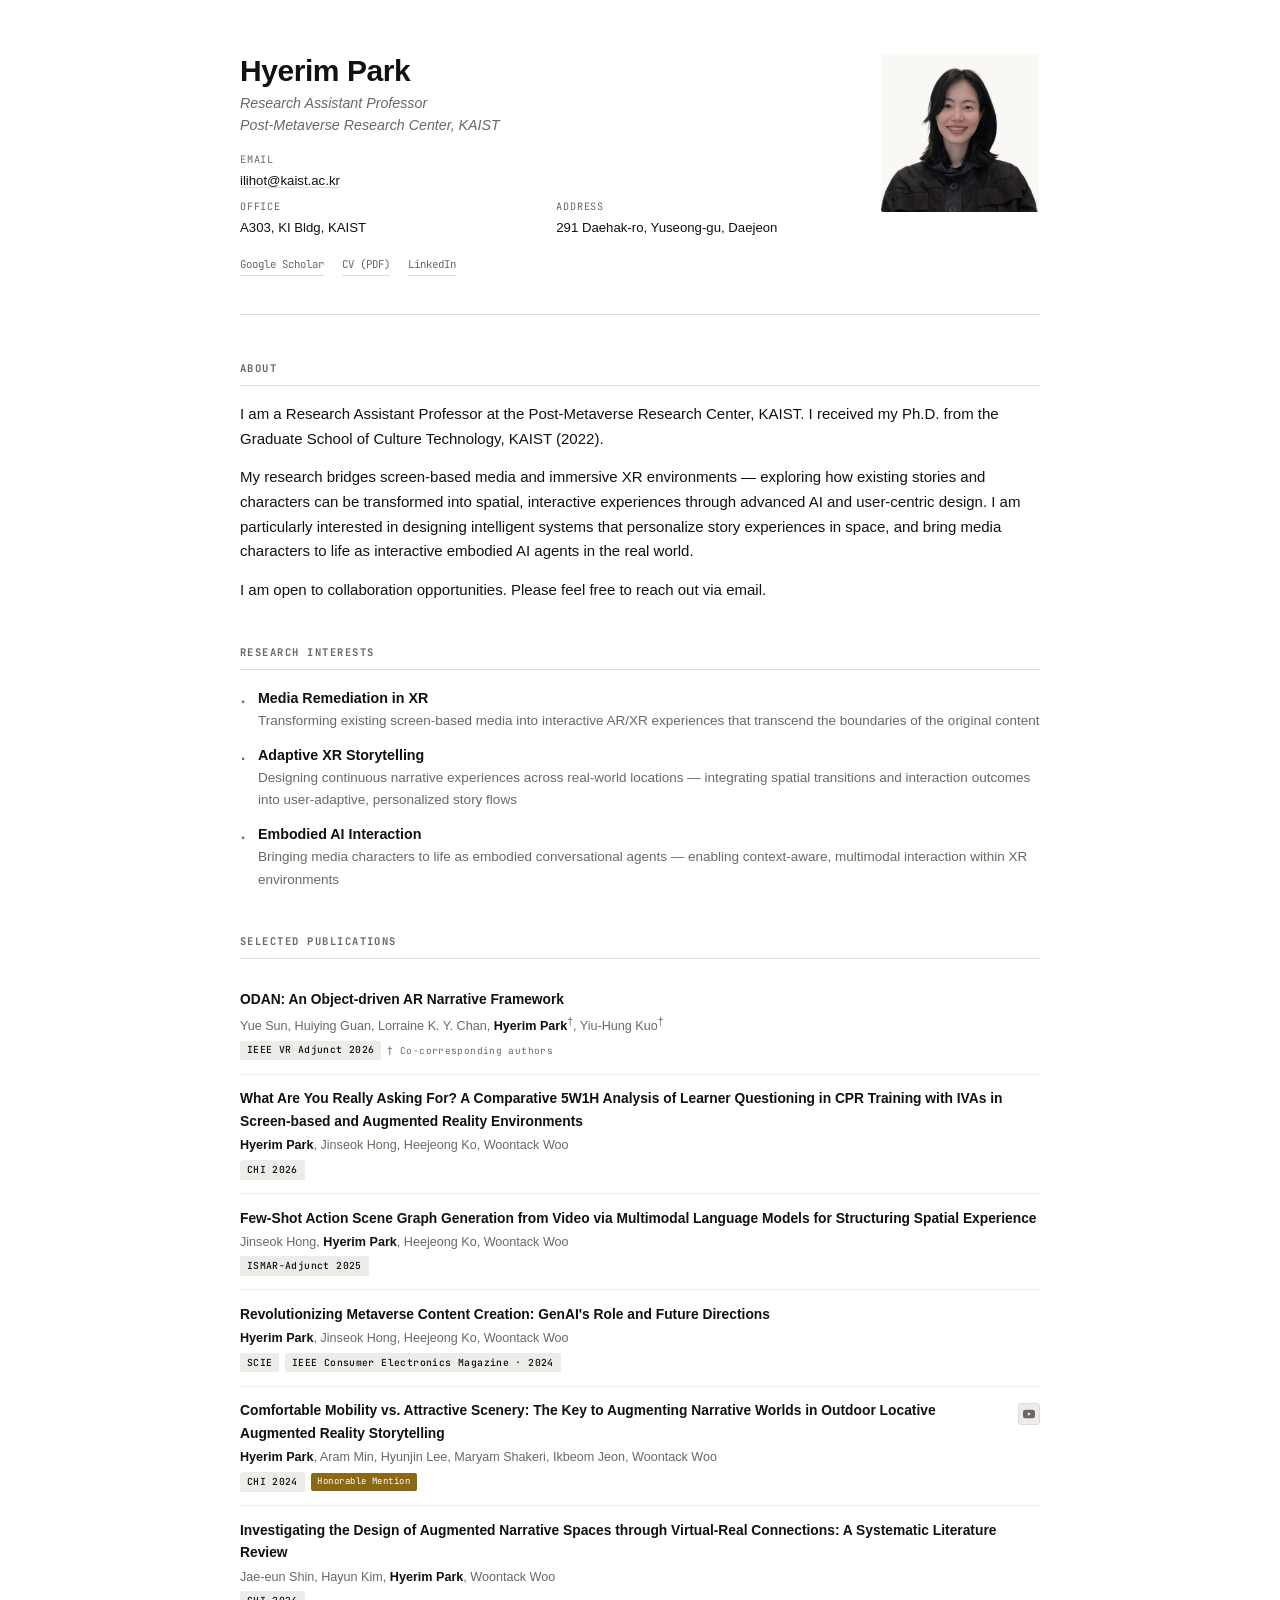
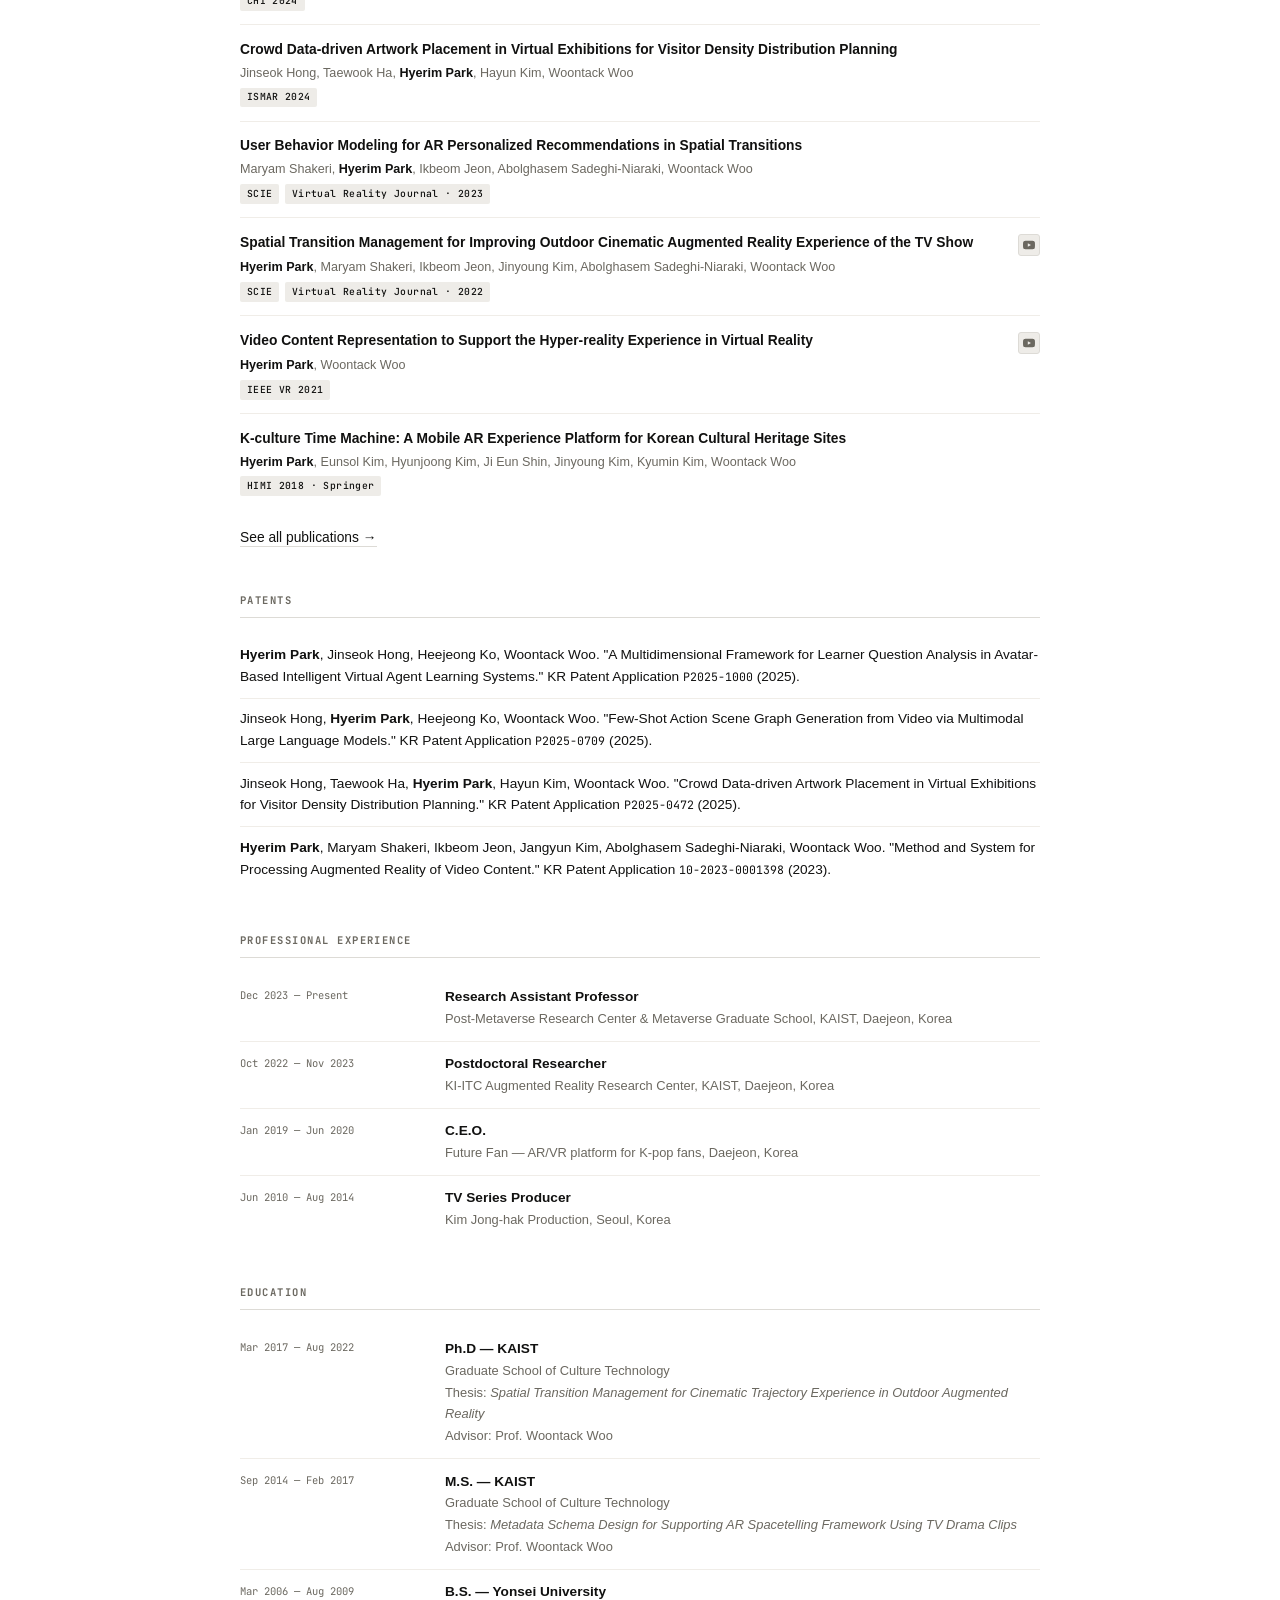
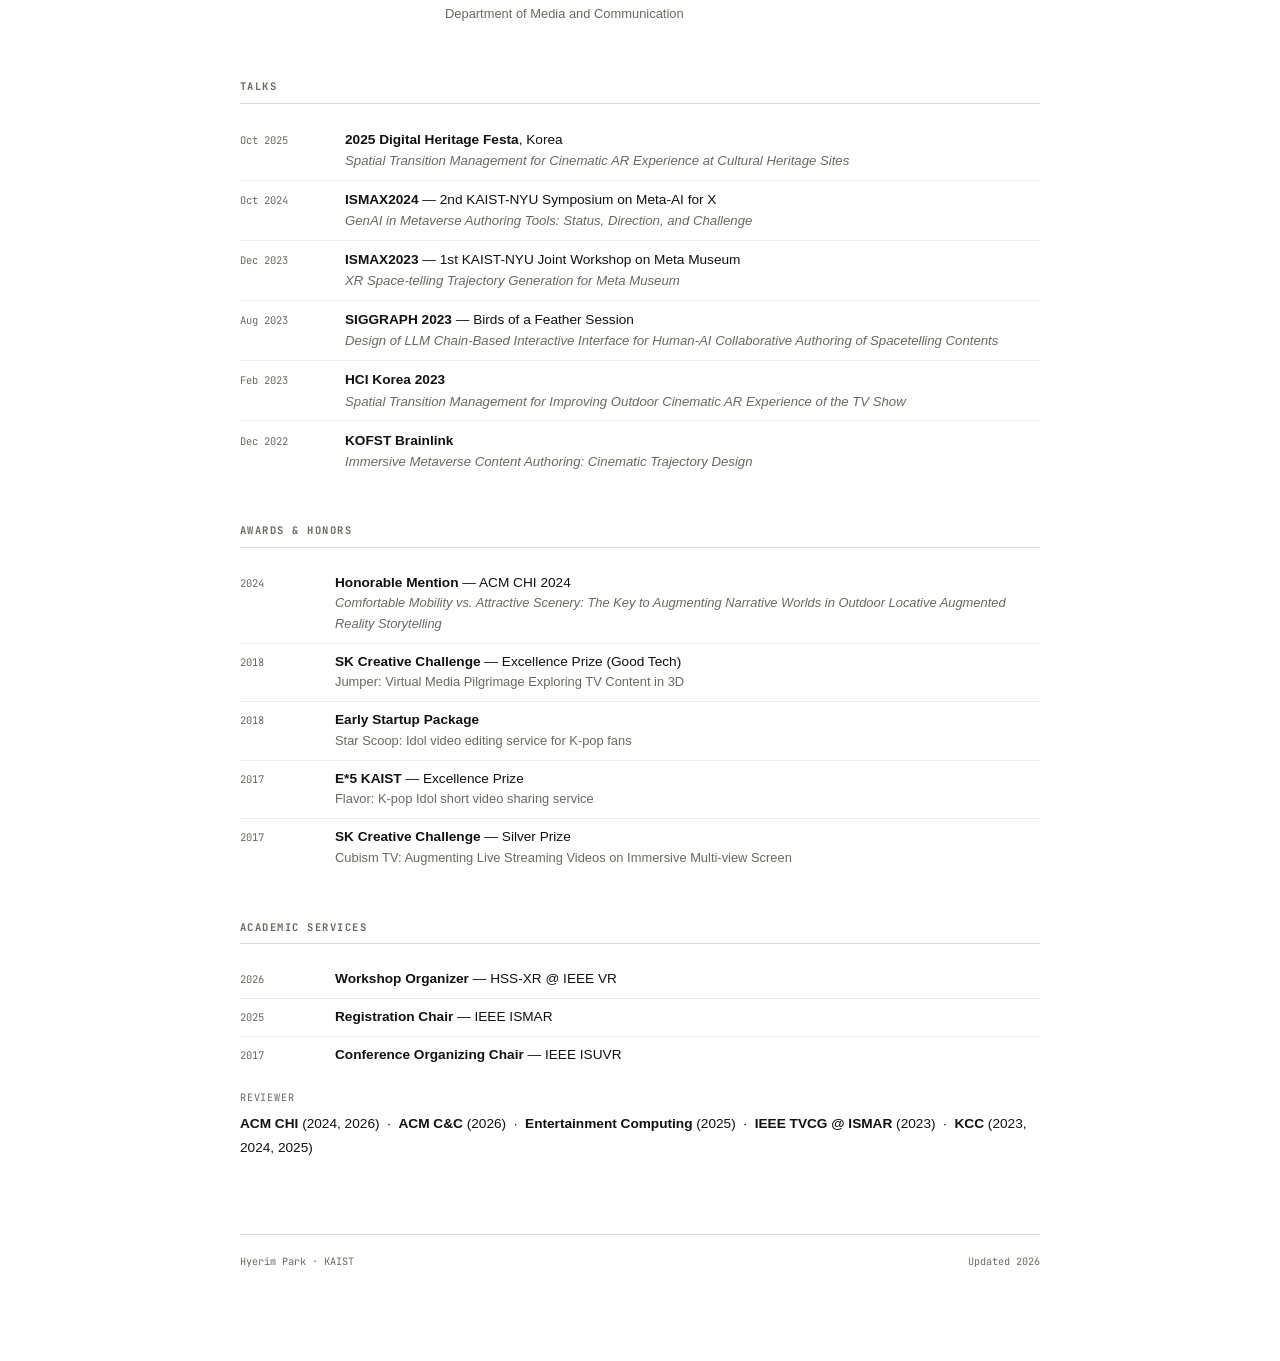
==== index.html @ be880796 "Deploying to gh-pages from @ ilihot/ilihot.github.io@2437c3c4bbb2e8fecd2077da4e360e6495b3caf4 🚀" ====
<!DOCTYPE html>
<html lang="en">
<head>
  <meta charset="UTF-8" />
  <meta name="viewport" content="width=device-width, initial-scale=1.0" />
  <title>Hyerim Park</title>
  <link rel="preconnect" href="https://fonts.googleapis.com" />
  <link rel="preconnect" href="https://fonts.gstatic.com" crossorigin />
  <link href="https://fonts.googleapis.com/css2?family=JetBrains+Mono:wght@400;500&display=swap" rel="stylesheet" />
  <style>
    *, *::before, *::after { box-sizing: border-box; margin: 0; padding: 0; }
    :root {
      --bg: #ffffff; --text: #111110; --muted: #6b6860;
      --border: #dddbd6; --subtle: #f0ede8; --tag-bg: #eeece8;
      --accent: #111110;
      --font-body: 'Helvetica Neue', Helvetica, Arial, sans-serif;
      --font-mono: 'JetBrains Mono', monospace;
    }
    html { font-size: 15px; scroll-behavior: smooth; }
    body { background: var(--bg); color: var(--text); font-family: var(--font-body); line-height: 1.65; max-width: 860px; margin: 0 auto; padding: 3.5rem 2rem 6rem; -webkit-font-smoothing: antialiased; }
    .header { display: grid; grid-template-columns: 1fr 160px; gap: 2.5rem; align-items: start; margin-bottom: 3rem; padding-bottom: 2.5rem; border-bottom: 1px solid var(--border); }
    .photo-wrap img { width: 160px; height: auto; border-radius: 3px; border: 1px solid transparent; display: block; }
    .bio h1 { font-size: 2rem; font-weight: 600; letter-spacing: -0.015em; margin-bottom: 0.2rem; line-height: 1.2; }
    .bio .subtitle { font-size: 0.95rem; color: var(--muted); font-style: italic; line-height: 1.55; margin-bottom: 1.1rem; }
    .info-grid { display: grid; grid-template-columns: 1fr 1fr; gap: 0.5rem 2rem; font-size: 0.88rem; }
    .info-row .lbl { font-family: var(--font-mono); font-size: 0.68rem; color: var(--muted); text-transform: uppercase; letter-spacing: 0.08em; display: block; margin-bottom: 0.05rem; }
    .info-row a { text-decoration: underline; text-underline-offset: 2px; text-decoration-color: var(--border); }
    .info-row a:hover { text-decoration-color: var(--text); }
    .social-links { display: flex; gap: 1.2rem; margin-top: 1.2rem; flex-wrap: wrap; }
    .social-links a { font-family: var(--font-mono); font-size: 0.72rem; color: var(--muted); text-decoration: none; border-bottom: 1px solid var(--border); padding-bottom: 1px; transition: color 0.15s, border-color 0.15s; }
    .social-links a:hover { color: var(--text); border-color: var(--text); }
    section { margin-bottom: 2.8rem; }
    section h2 { font-size: 0.7rem; font-family: var(--font-mono); text-transform: uppercase; letter-spacing: 0.14em; color: var(--muted); margin-bottom: 1.1rem; padding-bottom: 0.5rem; border-bottom: 1px solid var(--border); }
    a { color: inherit; text-decoration: underline; text-underline-offset: 2px; text-decoration-color: var(--border); }
    a:hover { text-decoration-color: var(--text); }
    .interest-list { list-style: none; display: flex; flex-direction: column; gap: 0.75rem; }
    .interest-list li { padding-left: 1.2rem; position: relative; font-size: 0.95rem; }
    .interest-list li::before { content: "·"; position: absolute; left: 0; color: var(--muted); font-size: 1.5rem; line-height: 1.2; }
    .interest-list strong { font-weight: 600; }
    .interest-list .desc { color: var(--muted); font-size: 0.9rem; display: block; }
    .pub-list { list-style: none; }
    .pub-item { padding: 0.9rem 0; border-bottom: 1px solid var(--subtle); font-size: 0.92rem; line-height: 1.65; }
    .pub-item:last-child { border-bottom: none; }
    .pub-title-row { display: flex; align-items: flex-start; gap: 0.6rem; margin-bottom: 0.1rem; }
    .pub-title { font-weight: 600; flex: 1; }
    .pub-title a { text-decoration: none; }
    .pub-title a:hover { text-decoration: underline; text-underline-offset: 2px; }
    .pub-icons { display: flex; gap: 0.35rem; align-items: center; flex-shrink: 0; padding-top: 0.15rem; }
    .pub-icon { display: inline-flex; align-items: center; justify-content: center; width: 22px; height: 22px; border-radius: 3px; background: var(--tag-bg); color: var(--muted); text-decoration: none; transition: background 0.15s, color 0.15s; border: 1px solid var(--border); }
    .pub-icon:hover { background: var(--text); color: #fff; border-color: var(--text); }
    .pub-icon svg { width: 12px; height: 12px; fill: currentColor; }
    .pub-authors { color: var(--muted); font-size: 0.84rem; display: block; margin-bottom: 0.25rem; }
    .pub-authors strong { color: var(--text); font-weight: 700; }
    .pub-meta { display: flex; align-items: center; gap: 0.4rem; flex-wrap: wrap; }
    .tag { display: inline-block; background: var(--tag-bg); color: var(--text); font-family: var(--font-mono); font-size: 0.65rem; padding: 0.12rem 0.45rem; border-radius: 2px; font-weight: 500; letter-spacing: 0.04em; }
    .badge { display: inline-block; background: #111; color: #fff; font-family: var(--font-mono); font-size: 0.6rem; padding: 0.12rem 0.45rem; border-radius: 2px; letter-spacing: 0.05em; }
    .badge-honor { display: inline-block; background: #8b6914; color: #fff; font-family: var(--font-mono); font-size: 0.6rem; padding: 0.12rem 0.45rem; border-radius: 2px; letter-spacing: 0.05em; }
    .talk-list { list-style: none; }
    .talk-item { display: grid; grid-template-columns: 90px 1fr; gap: 1rem; padding: 0.55rem 0; border-bottom: 1px solid var(--subtle); font-size: 0.91rem; line-height: 1.55; align-items: baseline; }
    .talk-item:last-child { border-bottom: none; }
    .talk-date { font-family: var(--font-mono); font-size: 0.7rem; color: var(--muted); white-space: nowrap; }
    .award-list { list-style: none; }
    .award-item { display: grid; grid-template-columns: 80px 1fr; gap: 1rem; padding: 0.55rem 0; border-bottom: 1px solid var(--subtle); font-size: 0.91rem; line-height: 1.5; align-items: baseline; }
    .award-item:last-child { border-bottom: none; }
    .award-year { font-family: var(--font-mono); font-size: 0.7rem; color: var(--muted); }
    .edu-list { list-style: none; }
    .edu-item { display: grid; grid-template-columns: 190px 1fr; gap: 1rem; padding: 0.75rem 0; border-bottom: 1px solid var(--subtle); font-size: 0.91rem; line-height: 1.6; }
    .edu-item:last-child { border-bottom: none; }
    .edu-period { font-family: var(--font-mono); font-size: 0.7rem; color: var(--muted); padding-top: 0.1rem; }
    .edu-deg { font-weight: 600; display: block; }
    .edu-sub { color: var(--muted); font-size: 0.86rem; }
    .pat-list { list-style: none; }
    .pat-item { padding: 0.65rem 0; border-bottom: 1px solid var(--subtle); font-size: 0.91rem; line-height: 1.6; }
    .pat-item:last-child { border-bottom: none; }
    footer { margin-top: 5rem; padding-top: 1.25rem; border-top: 1px solid var(--border); font-family: var(--font-mono); font-size: 0.68rem; color: var(--muted); display: flex; justify-content: space-between; }
    @media (max-width: 620px) {
      body { padding: 2rem 1.2rem 4rem; }
      .header { grid-template-columns: 1fr; gap: 1.5rem; }
      .info-grid { grid-template-columns: 1fr; }
      .talk-item, .award-item, .edu-item { grid-template-columns: 1fr; gap: 0.15rem; }
    }
  </style>
</head>
<body>

  <header class="header">
    <div class="bio">
      <h1>Hyerim Park</h1>
      <p class="subtitle">
        Research Assistant Professor<br />
        Post-Metaverse Research Center, KAIST<br />
      </p>
      <div class="info-grid">
        <div class="info-row" style="grid-column: 1 / -1;">
          <span class="lbl">Email</span>
          <a href="mailto:ilihot@kaist.ac.kr">ilihot@kaist.ac.kr</a> 
        </div>
        <div class="info-row">
          <span class="lbl">Office</span>
          <span>A303, KI Bldg, KAIST</span>
        </div>
        <div class="info-row">
          <span class="lbl">Address</span>
          <span>291 Daehak-ro, Yuseong-gu, Daejeon</span>
        </div>
      </div>
      <div class="social-links">
        <a href="https://scholar.google.com/citations?user=xa5y9S4AAAAJ&hl=en" target="_blank">Google Scholar</a>
        <a href="https://drive.google.com/file/d/1f0cnHb238ouqWfcfm-3aJ5yM4INR2sa4/view?usp=sharing" target="_blank">CV (PDF)</a>
        <a href="https://www.linkedin.com/in/hyerim-park-793420a9/" target="_blank">LinkedIn</a>
      </div>
    </div>
    <div class="photo-wrap">
      <img src="[data-uri]" alt="Hyerim Park" />
    </div>
  </header>

  <!-- ABOUT -->
  <section>
    <h2>About</h2>
    <p style="font-size:0.95rem;line-height:1.8;color:var(--text);">
      <p style="margin-bottom:0.9rem;">I am a Research Assistant Professor at the Post-Metaverse Research Center, KAIST. I received my Ph.D. from the Graduate School of Culture Technology, KAIST (2022).</p>
      <p style="margin-bottom:0.9rem;">My research bridges screen-based media and immersive XR environments — exploring how existing stories and characters can be transformed into spatial, interactive experiences through advanced AI and user-centric design. I am particularly interested in designing intelligent systems that personalize story experiences in space, and bring media characters to life as interactive embodied AI agents in the real world.</p>
      <p>I am open to collaboration opportunities. Please feel free to reach out via email.</p>
    </p>
  </section>

  <!-- RESEARCH INTERESTS -->
  <section>
    <h2>Research Interests</h2>
    <ul class="interest-list">
      <li>
        <strong>Media Remediation in XR</strong>
        <span class="desc">Transforming existing screen-based media into interactive AR/XR experiences that transcend the boundaries of the original content</span>
      </li>
      <li>
        <strong>Adaptive XR Storytelling</strong>
        <span class="desc">Designing continuous narrative experiences across real-world locations — integrating spatial transitions and interaction outcomes into user-adaptive, personalized story flows</span>
      </li>
      <li>
        <strong>Embodied AI Interaction</strong>
        <span class="desc">Bringing media characters to life as embodied conversational agents — enabling context-aware, multimodal interaction within XR environments</span>
      </li>
    </ul>
  </section>

  <!-- PUBLICATIONS -->
  <section>
    <h2>Selected Publications</h2>
    <ul class="pub-list">

      <li class="pub-item">
        <div class="pub-title-row">
          <span class="pub-title">
            <a href="#" target="_blank">ODAN: An Object-driven AR Narrative Framework</a>
          </span>
        </div>
        <span class="pub-authors">Yue Sun, Huiying Guan, Lorraine K. Y. Chan, <strong>Hyerim Park</strong><sup>†</sup>, Yiu-Hung Kuo<sup>†</sup></span>
        <div class="pub-meta">
          <span class="tag">IEEE VR Adjunct 2026</span>
          <span style="font-family:var(--font-mono);font-size:0.63rem;color:var(--muted);letter-spacing:0.04em;">† Co-corresponding authors</span>
        </div>
      </li>

      <li class="pub-item">
        <div class="pub-title-row">
          <span class="pub-title">
            <a href="https://doi.org/10.1145/3772318.3791977" target="_blank">What Are You Really Asking For? A Comparative 5W1H Analysis of Learner Questioning in CPR Training with IVAs in Screen-based and Augmented Reality Environments</a>
          </span>
        </div>
        <span class="pub-authors"><strong>Hyerim Park</strong>, Jinseok Hong, Heejeong Ko, Woontack Woo</span>
        <div class="pub-meta">
          <span class="tag">CHI 2026</span>
        </div>
      </li>

      <li class="pub-item">
        <div class="pub-title-row">
          <span class="pub-title">
            <a href="https://ieeexplore.ieee.org/document/10765413" target="_blank">Few-Shot Action Scene Graph Generation from Video via Multimodal Language Models for Structuring Spatial Experience</a>
          </span>
        </div>
        <span class="pub-authors">Jinseok Hong, <strong>Hyerim Park</strong>, Heejeong Ko, Woontack Woo</span>
        <div class="pub-meta">
          <span class="tag">ISMAR-Adjunct 2025</span>
        </div>
      </li>

      <li class="pub-item">
        <div class="pub-title-row">
          <span class="pub-title">
            <a href="https://ieeexplore.ieee.org/abstract/document/10756676" target="_blank">Revolutionizing Metaverse Content Creation: GenAI's Role and Future Directions</a>
          </span>
        </div>
        <span class="pub-authors"><strong>Hyerim Park</strong>, Jinseok Hong, Heejeong Ko, Woontack Woo</span>
        <div class="pub-meta">
          <span class="tag">SCIE</span>
          <span class="tag">IEEE Consumer Electronics Magazine · 2024</span>
        </div>
      </li>

      <li class="pub-item">
        <div class="pub-title-row">
          <span class="pub-title">
            <a href="https://dl.acm.org/doi/full/10.1145/3613904.3642431" target="_blank">Comfortable Mobility vs. Attractive Scenery: The Key to Augmenting Narrative Worlds in Outdoor Locative Augmented Reality Storytelling</a>
          </span>
          <div class="pub-icons">
            <a class="pub-icon" href="https://youtu.be/F2p2GQeaEWU?si=6rmoD0K2L7Ub1E34" target="_blank" title="Video">
              <svg viewBox="0 0 24 24"><path d="M23.5 6.2a3 3 0 0 0-2.1-2.1C19.5 3.6 12 3.6 12 3.6s-7.5 0-9.4.5A3 3 0 0 0 .5 6.2C0 8.1 0 12 0 12s0 3.9.5 5.8a3 3 0 0 0 2.1 2.1c1.9.5 9.4.5 9.4.5s7.5 0 9.4-.5a3 3 0 0 0 2.1-2.1C24 15.9 24 12 24 12s0-3.9-.5-5.8zM9.6 15.6V8.4l6.3 3.6-6.3 3.6z"/></svg>
            </a>
          </div>
        </div>
        <span class="pub-authors"><strong>Hyerim Park</strong>, Aram Min, Hyunjin Lee, Maryam Shakeri, Ikbeom Jeon, Woontack Woo</span>
        <div class="pub-meta">
          <span class="tag">CHI 2024</span>
          <span class="badge-honor">Honorable Mention</span>
        </div>
      </li>

      <li class="pub-item">
        <div class="pub-title-row">
          <span class="pub-title">
            <a href="https://dl.acm.org/doi/full/10.1145/3613904.3642819" target="_blank">Investigating the Design of Augmented Narrative Spaces through Virtual-Real Connections: A Systematic Literature Review</a>
          </span>
        </div>
        <span class="pub-authors">Jae-eun Shin, Hayun Kim, <strong>Hyerim Park</strong>, Woontack Woo</span>
        <div class="pub-meta">
          <span class="tag">CHI 2024</span>
        </div>
      </li>

      <li class="pub-item">
        <div class="pub-title-row">
          <span class="pub-title">
            <a href="https://ieeexplore.ieee.org/document/10765412" target="_blank">Crowd Data-driven Artwork Placement in Virtual Exhibitions for Visitor Density Distribution Planning</a>
          </span>
        </div>
        <span class="pub-authors">Jinseok Hong, Taewook Ha, <strong>Hyerim Park</strong>, Hayun Kim, Woontack Woo</span>
        <div class="pub-meta">
          <span class="tag">ISMAR 2024</span>
        </div>
      </li>

      <li class="pub-item">
        <div class="pub-title-row">
          <span class="pub-title">
            <a href="https://link.springer.com/article/10.1007/s10055-023-00852-6" target="_blank">User Behavior Modeling for AR Personalized Recommendations in Spatial Transitions</a>
          </span>
        </div>
        <span class="pub-authors">Maryam Shakeri, <strong>Hyerim Park</strong>, Ikbeom Jeon, Abolghasem Sadeghi-Niaraki, Woontack Woo</span>
        <div class="pub-meta">
          <span class="tag">SCIE</span>
          <span class="tag">Virtual Reality Journal · 2023</span>
        </div>
      </li>

      <li class="pub-item">
        <div class="pub-title-row">
          <span class="pub-title">
            <a href="https://link.springer.com/article/10.1007/s10055-021-00617-z" target="_blank">Spatial Transition Management for Improving Outdoor Cinematic Augmented Reality Experience of the TV Show</a>
          </span>
          <div class="pub-icons">
            <a class="pub-icon" href="#" target="_blank" title="Video">
              <svg viewBox="0 0 24 24"><path d="M23.5 6.2a3 3 0 0 0-2.1-2.1C19.5 3.6 12 3.6 12 3.6s-7.5 0-9.4.5A3 3 0 0 0 .5 6.2C0 8.1 0 12 0 12s0 3.9.5 5.8a3 3 0 0 0 2.1 2.1c1.9.5 9.4.5 9.4.5s7.5 0 9.4-.5a3 3 0 0 0 2.1-2.1C24 15.9 24 12 24 12s0-3.9-.5-5.8zM9.6 15.6V8.4l6.3 3.6-6.3 3.6z"/></svg>
            </a>
          </div>
        </div>
        <span class="pub-authors"><strong>Hyerim Park</strong>, Maryam Shakeri, Ikbeom Jeon, Jinyoung Kim, Abolghasem Sadeghi-Niaraki, Woontack Woo</span>
        <div class="pub-meta">
          <span class="tag">SCIE</span>
          <span class="tag">Virtual Reality Journal · 2022</span>
        </div>
      </li>

      <li class="pub-item">
        <div class="pub-title-row">
          <span class="pub-title">
            <a href="https://ieeexplore.ieee.org/document/9417687/" target="_blank">Video Content Representation to Support the Hyper-reality Experience in Virtual Reality</a>
          </span>
          <div class="pub-icons">
            <a class="pub-icon" href="#" target="_blank" title="Video">
              <svg viewBox="0 0 24 24"><path d="M23.5 6.2a3 3 0 0 0-2.1-2.1C19.5 3.6 12 3.6 12 3.6s-7.5 0-9.4.5A3 3 0 0 0 .5 6.2C0 8.1 0 12 0 12s0 3.9.5 5.8a3 3 0 0 0 2.1 2.1c1.9.5 9.4.5 9.4.5s7.5 0 9.4-.5a3 3 0 0 0 2.1-2.1C24 15.9 24 12 24 12s0-3.9-.5-5.8zM9.6 15.6V8.4l6.3 3.6-6.3 3.6z"/></svg>
            </a>
          </div>
        </div>
        <span class="pub-authors"><strong>Hyerim Park</strong>, Woontack Woo</span>
        <div class="pub-meta">
          <span class="tag">IEEE VR 2021</span>
        </div>
      </li>

      <li class="pub-item">
        <div class="pub-title-row">
          <span class="pub-title">
            <a href="https://dl.acm.org/doi/10.1007/978-3-319-92046-7_15" target="_blank">K-culture Time Machine: A Mobile AR Experience Platform for Korean Cultural Heritage Sites</a>
          </span>
        </div>
        <span class="pub-authors"><strong>Hyerim Park</strong>, Eunsol Kim, Hyunjoong Kim, Ji Eun Shin, Jinyoung Kim, Kyumin Kim, Woontack Woo</span>
        <div class="pub-meta">
          <span class="tag">HIMI 2018 · Springer</span>
        </div>
      </li>

    </ul>
    <p style="margin-top: 1.2rem; font-size: 0.92rem;">
      <a href="https://scholar.google.co.kr/citations?hl=en&user=xa5y9S4AAAAJ&view_op=list_works&sortby=pubdate" target="_blank" style="color: var(--text); text-decoration: none; font-weight: 500; border-bottom: 1px solid var(--border); padding-bottom: 1px;">See all publications →</a>
    </p>
  </section>

  <!-- PATENTS -->
  <section>
    <h2>Patents</h2>
    <ul class="pat-list">
      <li class="pat-item">
        <strong>Hyerim Park</strong>, Jinseok Hong, Heejeong Ko, Woontack Woo. "A Multidimensional Framework for Learner Question Analysis in Avatar-Based Intelligent Virtual Agent Learning Systems." KR Patent Application <span style="font-family:var(--font-mono);font-size:0.85em;">P2025-1000</span> (2025).
      </li>
      <li class="pat-item">
        Jinseok Hong, <strong>Hyerim Park</strong>, Heejeong Ko, Woontack Woo. "Few-Shot Action Scene Graph Generation from Video via Multimodal Large Language Models." KR Patent Application <span style="font-family:var(--font-mono);font-size:0.85em;">P2025-0709</span> (2025).
      </li>
      <li class="pat-item">
        Jinseok Hong, Taewook Ha, <strong>Hyerim Park</strong>, Hayun Kim, Woontack Woo. "Crowd Data-driven Artwork Placement in Virtual Exhibitions for Visitor Density Distribution Planning." KR Patent Application <span style="font-family:var(--font-mono);font-size:0.85em;">P2025-0472</span> (2025).
      </li>
      <li class="pat-item">
        <strong>Hyerim Park</strong>, Maryam Shakeri, Ikbeom Jeon, Jangyun Kim, Abolghasem Sadeghi-Niaraki, Woontack Woo. "Method and System for Processing Augmented Reality of Video Content." KR Patent Application <span style="font-family:var(--font-mono);font-size:0.85em;">10-2023-0001398</span> (2023).
      </li>
    </ul>
  </section>

  <!-- PROFESSIONAL EXPERIENCE -->
  <section>
    <h2>Professional Experience</h2>
    <ul class="edu-list">
      <li class="edu-item">
        <span class="edu-period">Dec 2023 — Present</span>
        <div>
          <span class="edu-deg">Research Assistant Professor</span>
          <span class="edu-sub">Post-Metaverse Research Center &amp; Metaverse Graduate School, KAIST, Daejeon, Korea</span>
        </div>
      </li>
      <li class="edu-item">
        <span class="edu-period">Oct 2022 — Nov 2023</span>
        <div>
          <span class="edu-deg">Postdoctoral Researcher</span>
          <span class="edu-sub">KI-ITC Augmented Reality Research Center, KAIST, Daejeon, Korea</span>
        </div>
      </li>
      <li class="edu-item">
        <span class="edu-period">Jan 2019 — Jun 2020</span>
        <div>
          <span class="edu-deg">C.E.O.</span>
          <span class="edu-sub">Future Fan — AR/VR platform for K-pop fans, Daejeon, Korea</span>
        </div>
      </li>
      <li class="edu-item">
        <span class="edu-period">Jun 2010 — Aug 2014</span>
        <div>
          <span class="edu-deg">TV Series Producer</span>
          <span class="edu-sub">Kim Jong-hak Production, Seoul, Korea</span>
        </div>
      </li>
    </ul>
  </section>

  <!-- EDUCATION -->
  <section>
    <h2>Education</h2>
    <ul class="edu-list">
      <li class="edu-item">
        <span class="edu-period">Mar 2017 — Aug 2022</span>
        <div>
          <span class="edu-deg">Ph.D — KAIST</span>
          <span class="edu-sub">
            Graduate School of Culture Technology<br />
            Thesis: <em>Spatial Transition Management for Cinematic Trajectory Experience in Outdoor Augmented Reality</em><br />
            Advisor: Prof. Woontack Woo
          </span>
        </div>
      </li>
      <li class="edu-item">
        <span class="edu-period">Sep 2014 — Feb 2017</span>
        <div>
          <span class="edu-deg">M.S. — KAIST</span>
          <span class="edu-sub">
            Graduate School of Culture Technology<br />
            Thesis: <em>Metadata Schema Design for Supporting AR Spacetelling Framework Using TV Drama Clips</em><br />
            Advisor: Prof. Woontack Woo
          </span>
        </div>
      </li>
      <li class="edu-item">
        <span class="edu-period">Mar 2006 — Aug 2009</span>
        <div>
          <span class="edu-deg">B.S. — Yonsei University</span>
          <span class="edu-sub">Department of Media and Communication</span>
        </div>
      </li>
    </ul>
  </section>

  <!-- INVITED TALKS -->
  <section>
    <h2>Talks</h2>
    <ul class="talk-list">
      <li class="talk-item">
        <span class="talk-date">Oct 2025</span>
        <span>
          <strong>2025 Digital Heritage Festa</strong>, Korea<br />
          <em style="color:var(--muted); font-size:0.88rem;">Spatial Transition Management for Cinematic AR Experience at Cultural Heritage Sites</em>
        </span>
      </li>
      <li class="talk-item">
        <span class="talk-date">Oct 2024</span>
        <span>
          <strong>ISMAX2024</strong> — 2nd KAIST-NYU Symposium on Meta-AI for X<br />
          <em style="color:var(--muted); font-size:0.88rem;">GenAI in Metaverse Authoring Tools: Status, Direction, and Challenge</em>
        </span>
      </li>
      <li class="talk-item">
        <span class="talk-date">Dec 2023</span>
        <span>
          <strong>ISMAX2023</strong> — 1st KAIST-NYU Joint Workshop on Meta Museum<br />
          <em style="color:var(--muted); font-size:0.88rem;">XR Space-telling Trajectory Generation for Meta Museum</em>
        </span>
      </li>
      <li class="talk-item">
        <span class="talk-date">Aug 2023</span>
        <span>
          <strong>SIGGRAPH 2023</strong> — Birds of a Feather Session<br />
          <em style="color:var(--muted); font-size:0.88rem;">Design of LLM Chain-Based Interactive Interface for Human-AI Collaborative Authoring of Spacetelling Contents</em>
        </span>
      </li>
      <li class="talk-item">
        <span class="talk-date">Feb 2023</span>
        <span>
          <strong>HCI Korea 2023</strong><br />
          <em style="color:var(--muted); font-size:0.88rem;">Spatial Transition Management for Improving Outdoor Cinematic AR Experience of the TV Show</em>
        </span>
      </li>
      <li class="talk-item">
        <span class="talk-date">Dec 2022</span>
        <span>
          <strong>KOFST Brainlink</strong><br />
          <em style="color:var(--muted); font-size:0.88rem;">Immersive Metaverse Content Authoring: Cinematic Trajectory Design</em>
        </span>
      </li>
    </ul>
  </section>

  <!-- AWARDS -->
  <section>
    <h2>Awards &amp; Honors</h2>
    <ul class="award-list">
      <li class="award-item">
        <span class="award-year">2024</span>
        <span>
          <strong>Honorable Mention</strong> — ACM CHI 2024<br />
          <span style="color:var(--muted); font-size:0.86rem;"><em>Comfortable Mobility vs. Attractive Scenery: The Key to Augmenting Narrative Worlds in Outdoor Locative Augmented Reality Storytelling</em></span>
        </span>
      </li>
      <li class="award-item">
        <span class="award-year">2018</span>
        <span>
          <strong>SK Creative Challenge</strong> — Excellence Prize (Good Tech)<br />
          <span style="color:var(--muted); font-size:0.86rem;">Jumper: Virtual Media Pilgrimage Exploring TV Content in 3D</span>
        </span>
      </li>
      <li class="award-item">
        <span class="award-year">2018</span>
        <span>
          <strong>Early Startup Package</strong><br />
          <span style="color:var(--muted); font-size:0.86rem;">Star Scoop: Idol video editing service for K-pop fans</span>
        </span>
      </li>
      <li class="award-item">
        <span class="award-year">2017</span>
        <span>
          <strong>E*5 KAIST</strong> — Excellence Prize<br />
          <span style="color:var(--muted); font-size:0.86rem;">Flavor: K-pop Idol short video sharing service</span>
        </span>
      </li>
      <li class="award-item">
        <span class="award-year">2017</span>
        <span>
          <strong>SK Creative Challenge</strong> — Silver Prize<br />
          <span style="color:var(--muted); font-size:0.86rem;">Cubism TV: Augmenting Live Streaming Videos on Immersive Multi-view Screen</span>
        </span>
      </li>
    </ul>
  </section>

  <!-- ACADEMIC SERVICES -->
  <section>
    <h2>Academic Services</h2>
    <ul class="award-list" style="margin-bottom:1.1rem;">
      <li class="award-item">
        <span class="award-year">2026</span>
        <span><strong>Workshop Organizer</strong> — HSS-XR @ IEEE VR</span>
      </li>
      <li class="award-item">
        <span class="award-year">2025</span>
        <span><strong>Registration Chair</strong> — IEEE ISMAR</span>
      </li>
      <li class="award-item">
        <span class="award-year">2017</span>
        <span><strong>Conference Organizing Chair</strong> — IEEE ISUVR</span>
      </li>
    </ul>
    <div class="info-row" style="margin-bottom:0.3rem;"><span class="lbl">Reviewer</span></div>
<p style="font-size:0.91rem;line-height:1.75;color:var(--text);">
  <strong>ACM CHI</strong> (2024, 2026) &nbsp;·&nbsp; <strong>ACM C&amp;C</strong> (2026) &nbsp;·&nbsp; <strong>Entertainment Computing</strong> (2025) &nbsp;·&nbsp; <strong>IEEE TVCG @ ISMAR</strong> (2023) &nbsp;·&nbsp; <strong>KCC</strong> (2023, 2024, 2025)
</p>
  </section>

  <footer>
    <span>Hyerim Park · KAIST</span>
    <span>Updated 2026</span>
  </footer>

</body>
</html>
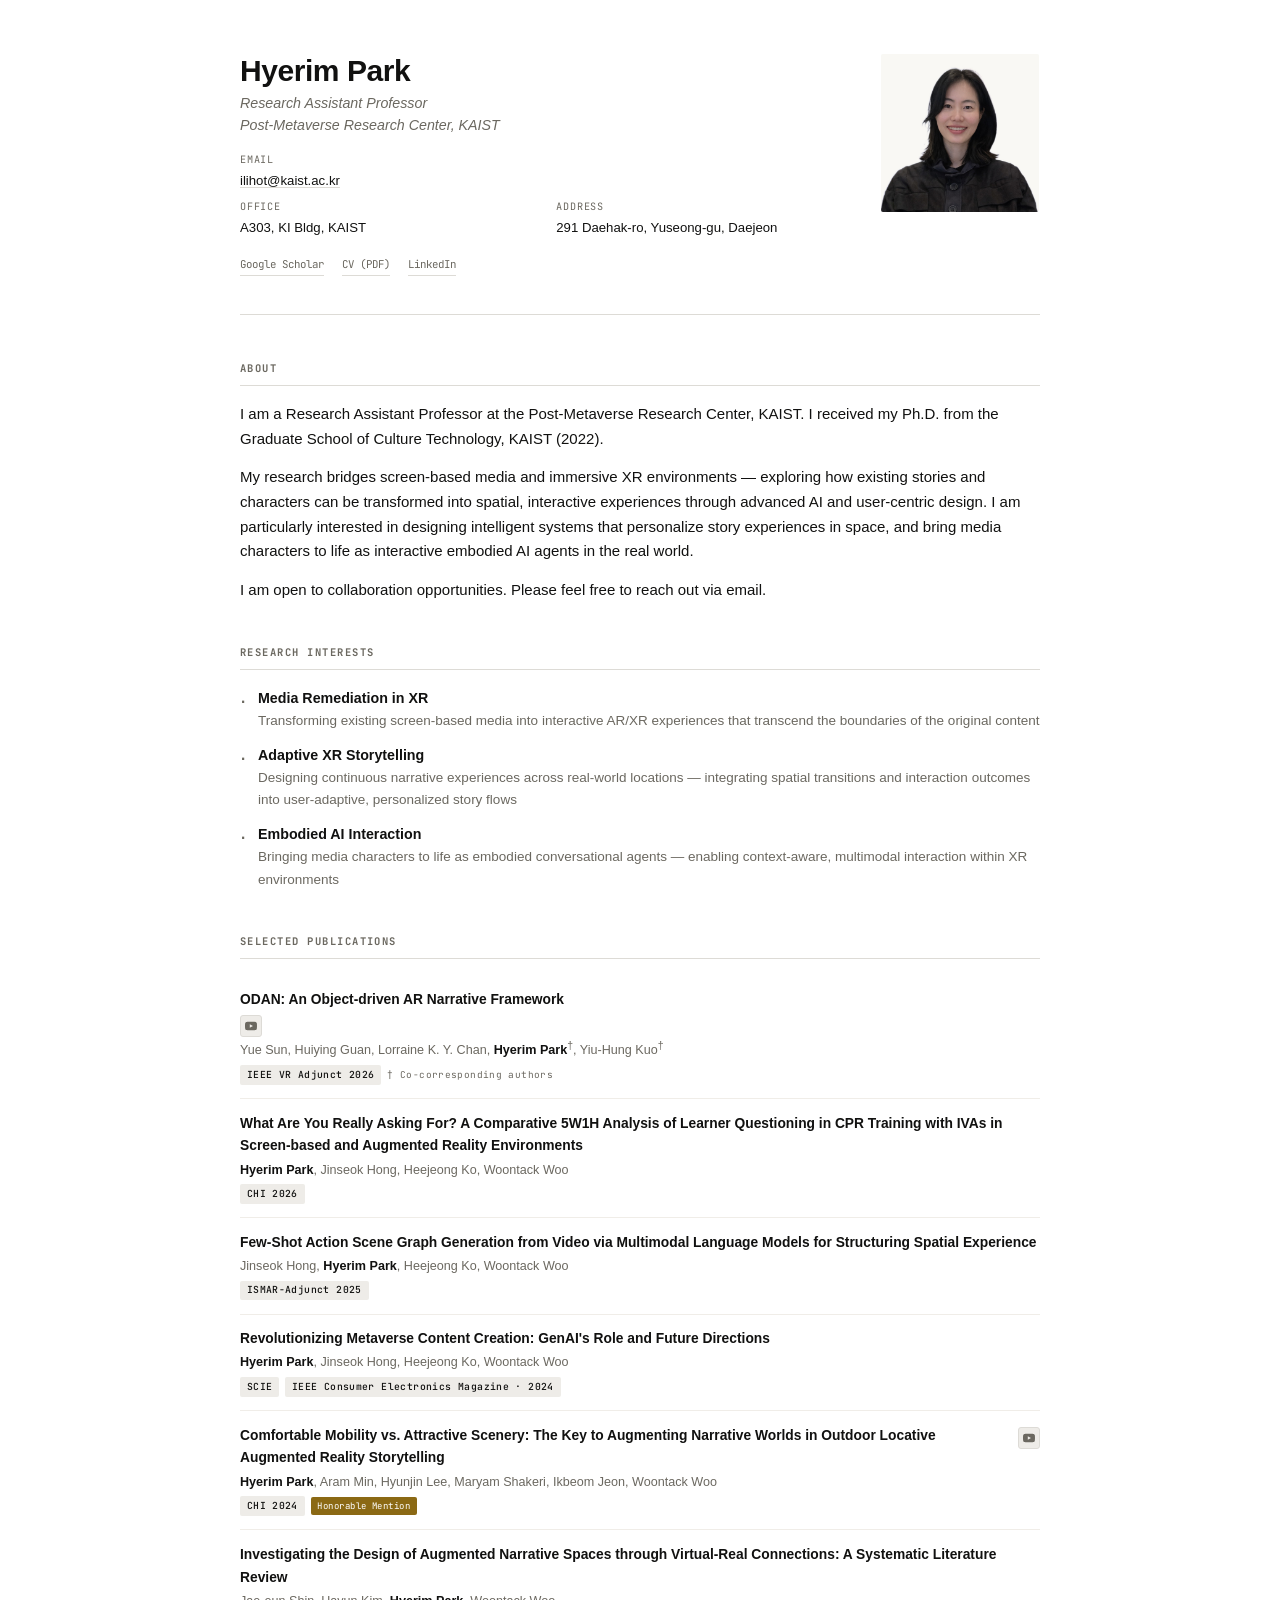
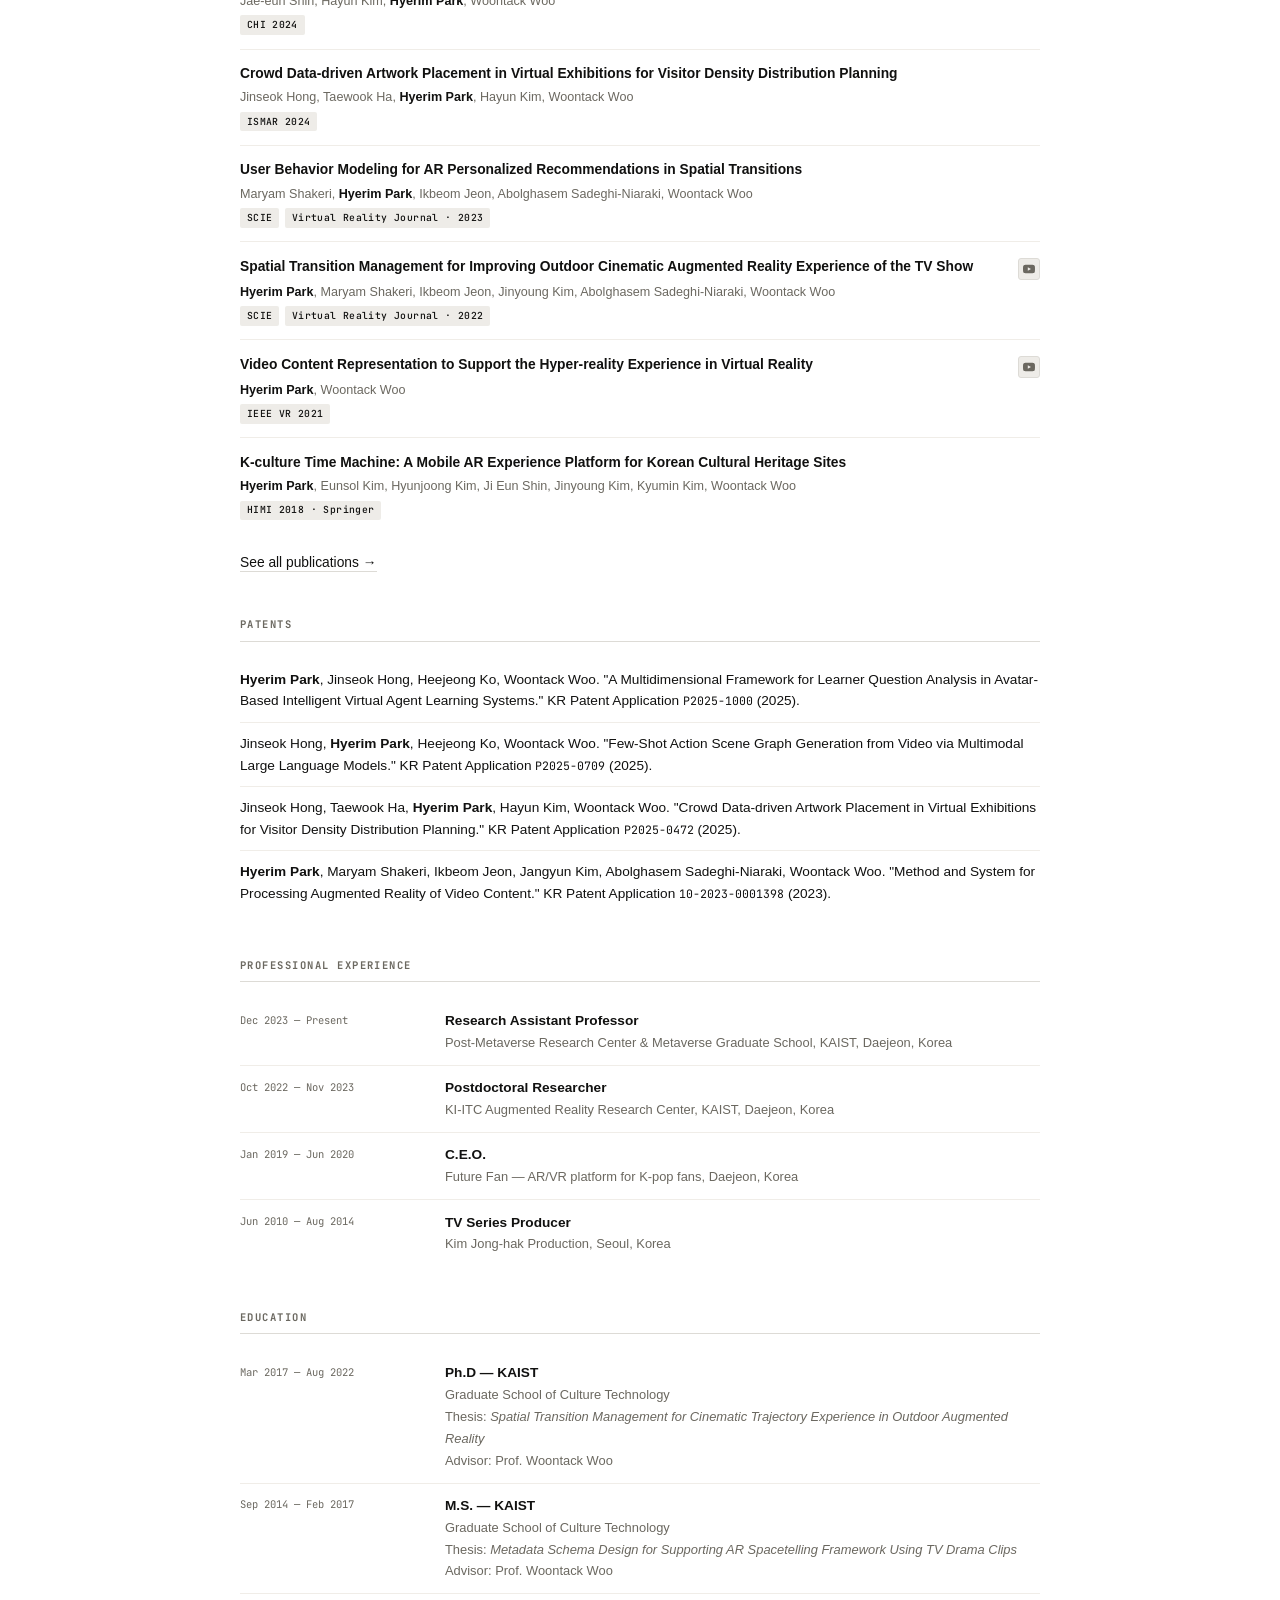
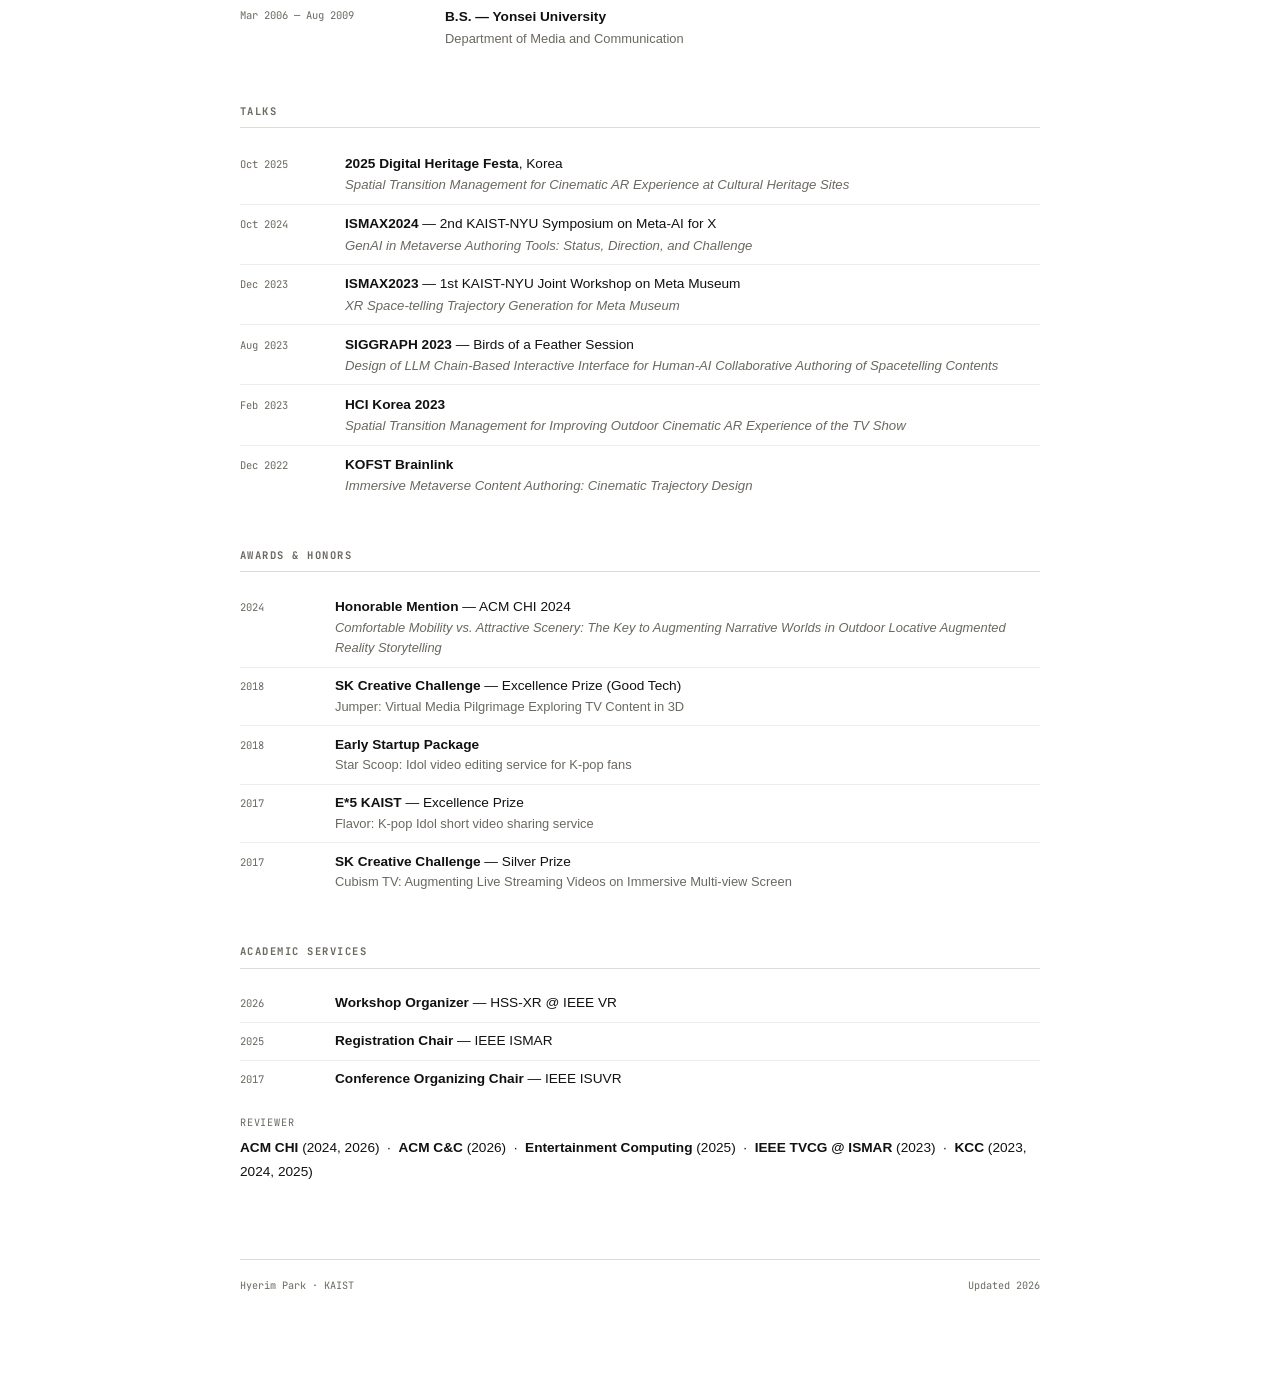
==== commit d0847303: "Deploying to gh-pages from @ hrim-park/hrim-park.github.io@ad5afa9858c94d9a4f73d089c34e314298e84905 " ====
--- a/index.html
+++ b/index.html
@@ -155,6 +155,11 @@
             <a href="#" target="_blank">ODAN: An Object-driven AR Narrative Framework</a>
           </span>
         </div>
+        <div class="pub-icons">
+            <a class="pub-icon" href="https://www.youtube.com/watch?v=S8dgk26Mg9w" target="_blank" title="Video">
+              <svg viewBox="0 0 24 24"><path d="M23.5 6.2a3 3 0 0 0-2.1-2.1C19.5 3.6 12 3.6 12 3.6s-7.5 0-9.4.5A3 3 0 0 0 .5 6.2C0 8.1 0 12 0 12s0 3.9.5 5.8a3 3 0 0 0 2.1 2.1c1.9.5 9.4.5 9.4.5s7.5 0 9.4-.5a3 3 0 0 0 2.1-2.1C24 15.9 24 12 24 12s0-3.9-.5-5.8zM9.6 15.6V8.4l6.3 3.6-6.3 3.6z"/></svg>
+            </a>
+          </div>
         <span class="pub-authors">Yue Sun, Huiying Guan, Lorraine K. Y. Chan, <strong>Hyerim Park</strong><sup>†</sup>, Yiu-Hung Kuo<sup>†</sup></span>
         <div class="pub-meta">
           <span class="tag">IEEE VR Adjunct 2026</span>
@@ -165,7 +170,7 @@
       <li class="pub-item">
         <div class="pub-title-row">
           <span class="pub-title">
-            <a href="https://doi.org/10.1145/3772318.3791977" target="_blank">What Are You Really Asking For? A Comparative 5W1H Analysis of Learner Questioning in CPR Training with IVAs in Screen-based and Augmented Reality Environments</a>
+            <a href="https://arxiv.org/abs/2603.14299" target="_blank">What Are You Really Asking For? A Comparative 5W1H Analysis of Learner Questioning in CPR Training with IVAs in Screen-based and Augmented Reality Environments</a>
           </span>
         </div>
         <span class="pub-authors"><strong>Hyerim Park</strong>, Jinseok Hong, Heejeong Ko, Woontack Woo</span>
@@ -177,7 +182,7 @@
       <li class="pub-item">
         <div class="pub-title-row">
           <span class="pub-title">
-            <a href="https://ieeexplore.ieee.org/document/10765413" target="_blank">Few-Shot Action Scene Graph Generation from Video via Multimodal Language Models for Structuring Spatial Experience</a>
+            <a href="https://www.computer.org/csdl/proceedings-article/ismar-adjunct/2025/934700a107/2bKcVH8FJde" target="_blank">Few-Shot Action Scene Graph Generation from Video via Multimodal Language Models for Structuring Spatial Experience</a>
           </span>
         </div>
         <span class="pub-authors">Jinseok Hong, <strong>Hyerim Park</strong>, Heejeong Ko, Woontack Woo</span>
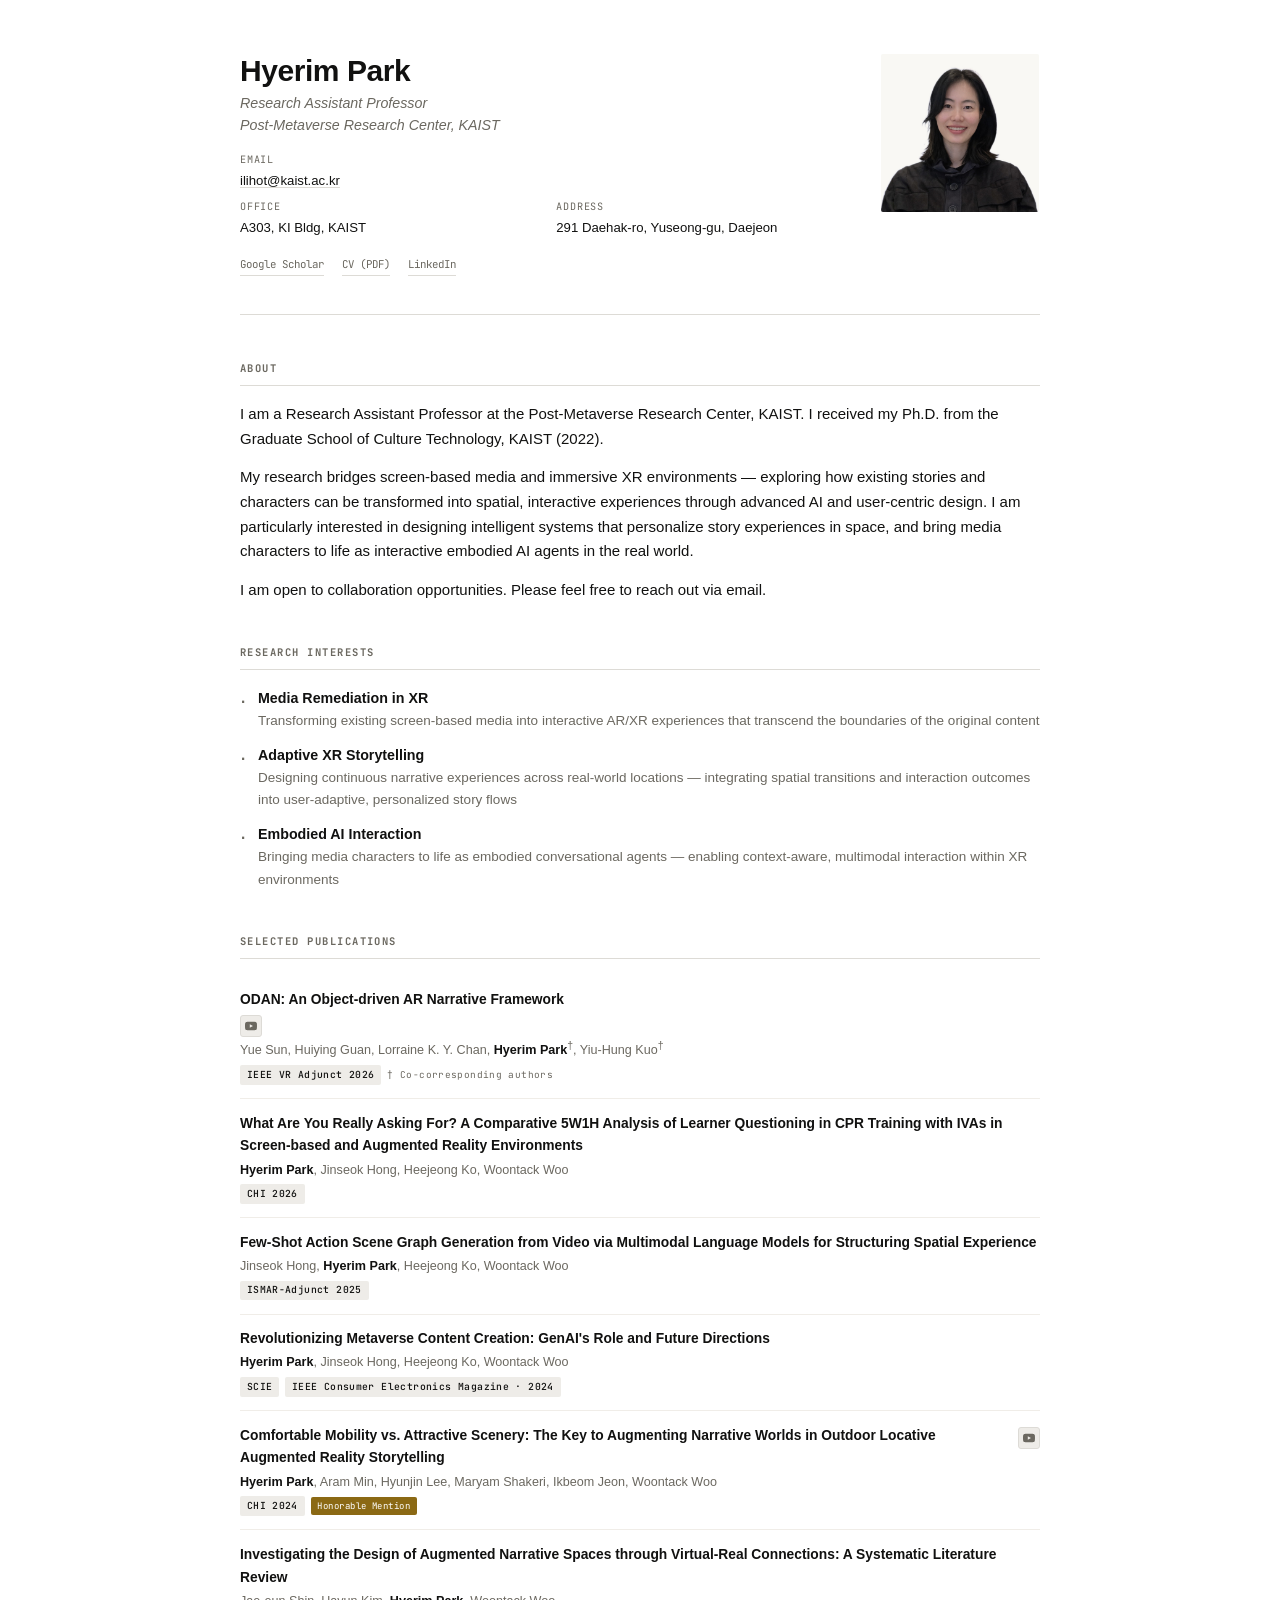
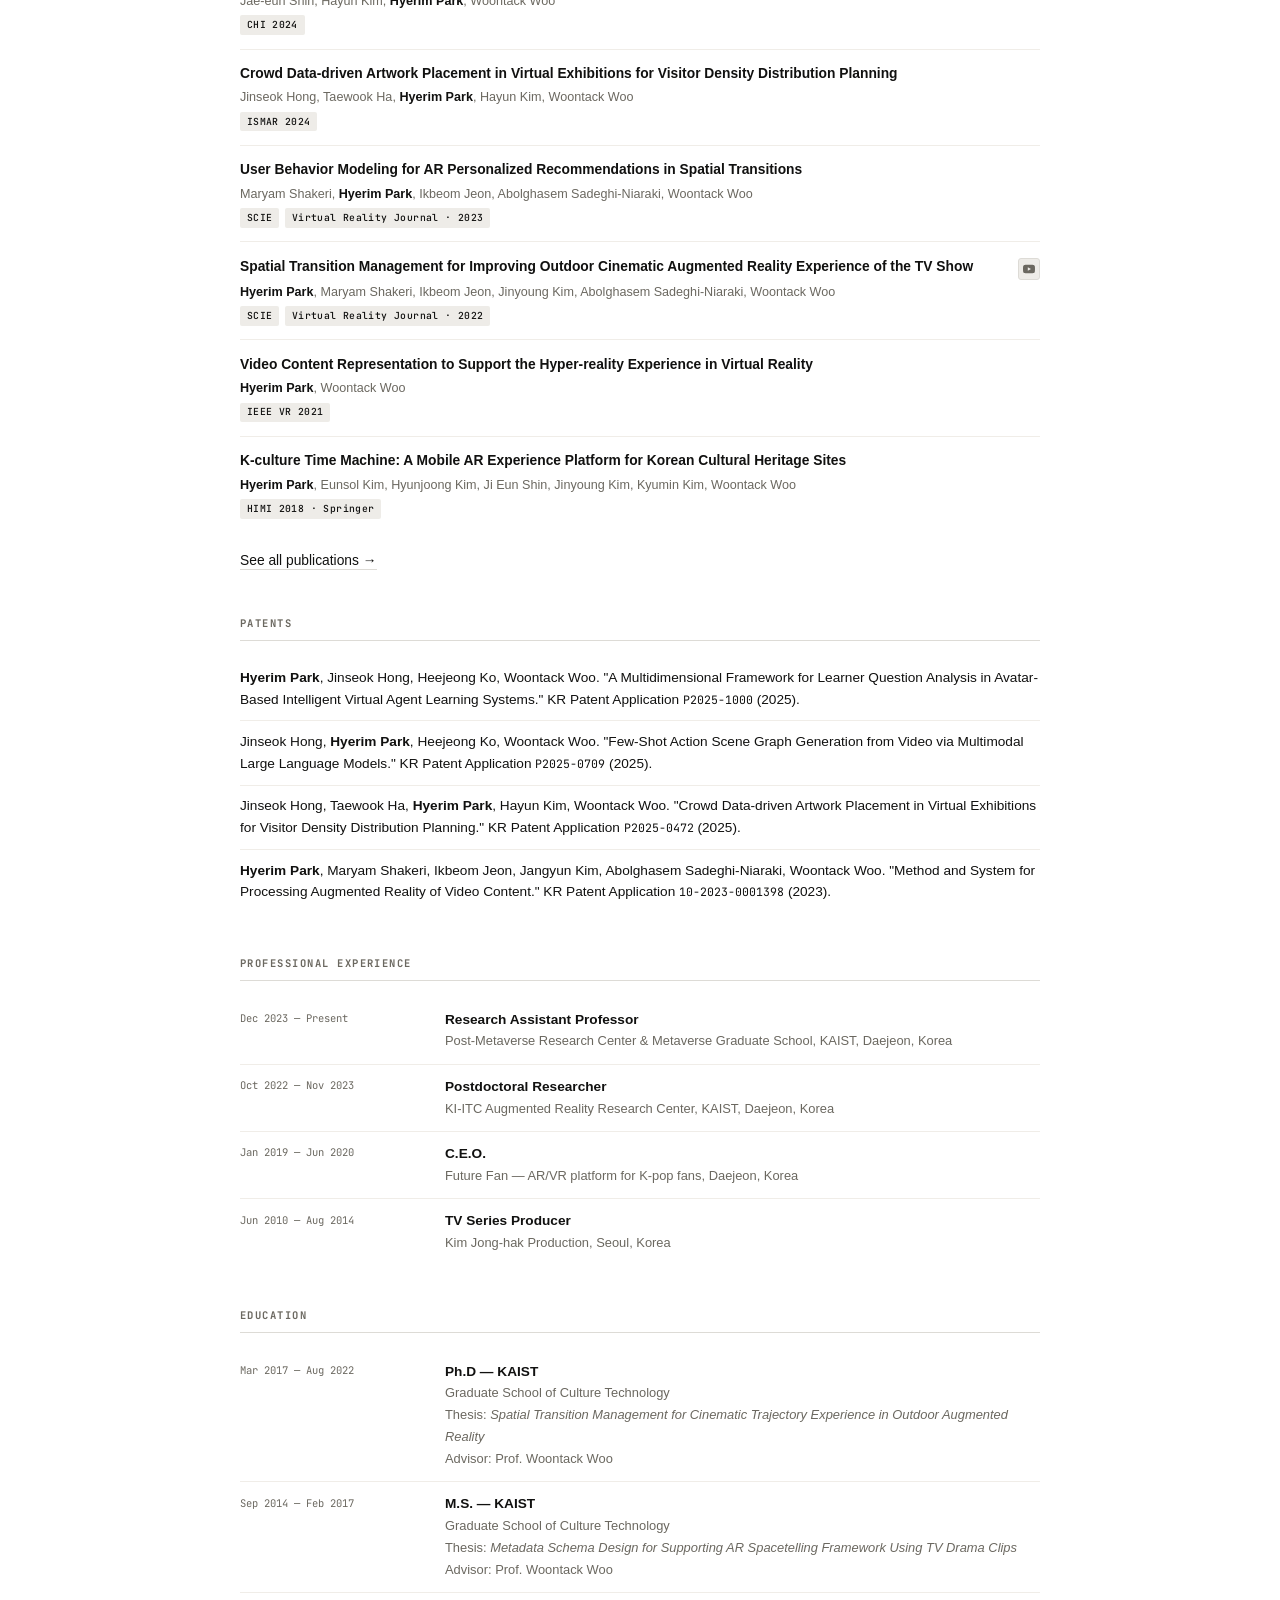
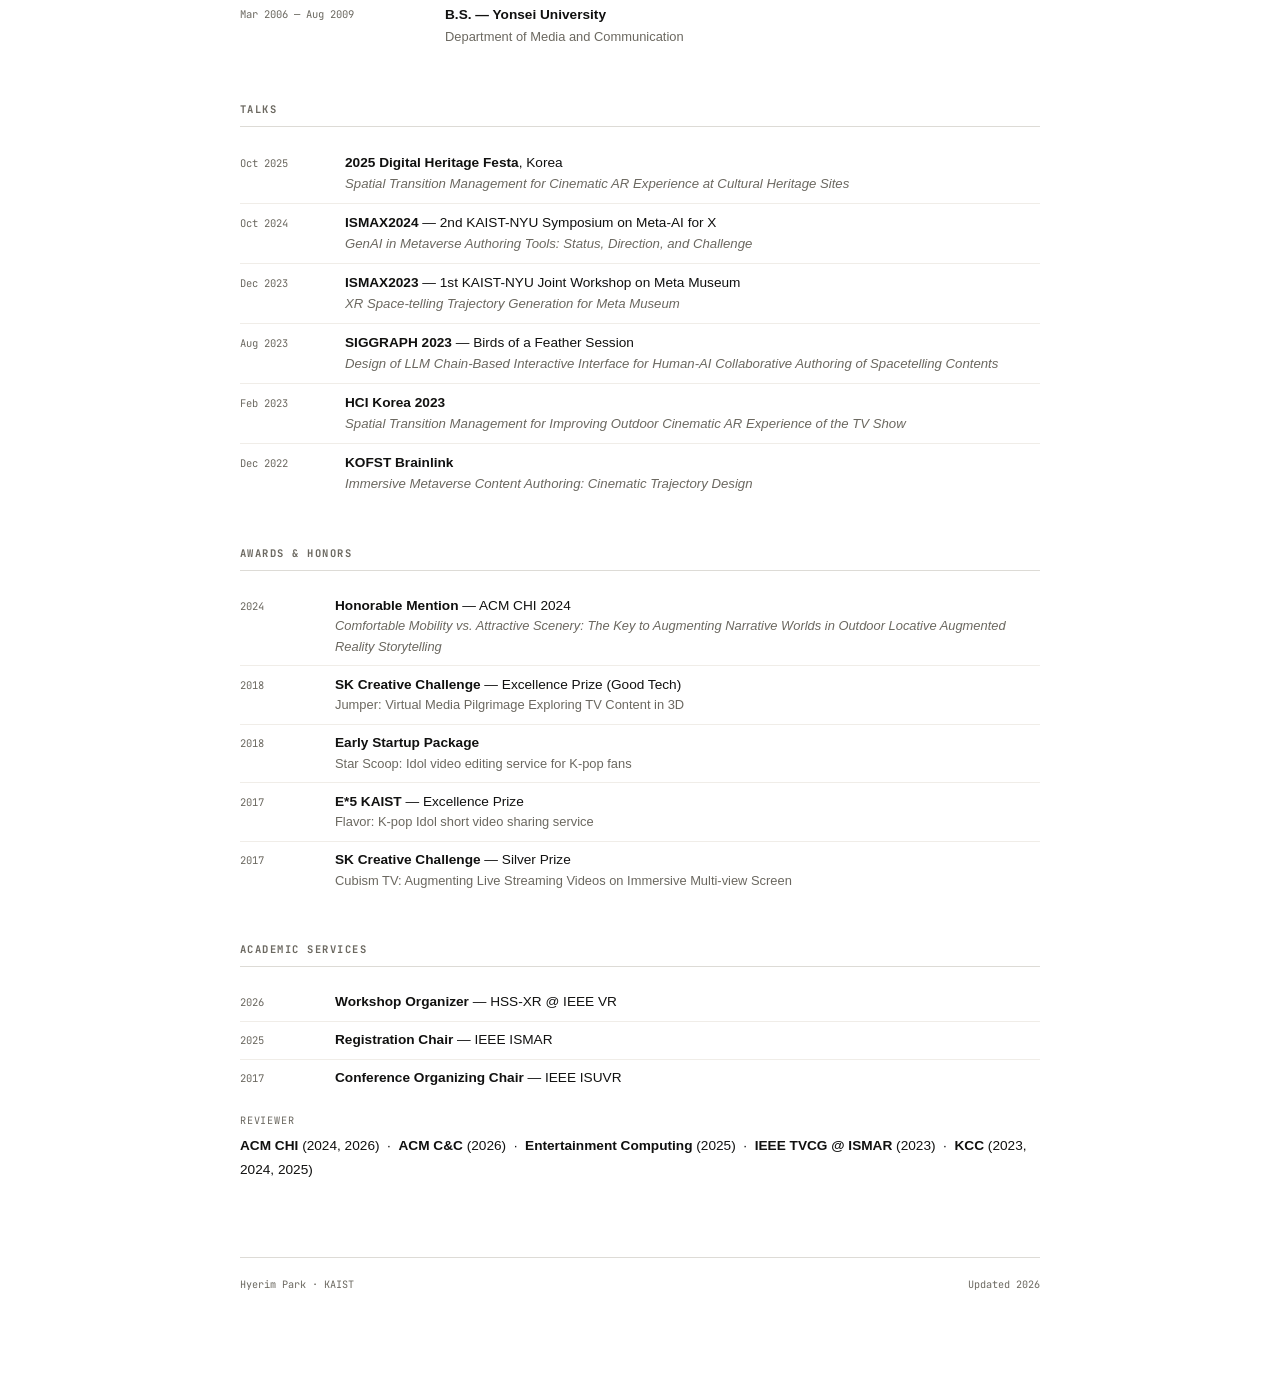
==== commit 3f7577c0: "Deploying to gh-pages from @ hrim-park/hrim-park.github.io@a3d80b0e403a154d935970cd124b5d44c296b48e " ====
--- a/index.html
+++ b/index.html
@@ -155,7 +155,7 @@
             <a href="#" target="_blank">ODAN: An Object-driven AR Narrative Framework</a>
           </span>
         </div>
-        <div class="pub-icons">
+         <div class="pub-icons">
             <a class="pub-icon" href="https://www.youtube.com/watch?v=S8dgk26Mg9w" target="_blank" title="Video">
               <svg viewBox="0 0 24 24"><path d="M23.5 6.2a3 3 0 0 0-2.1-2.1C19.5 3.6 12 3.6 12 3.6s-7.5 0-9.4.5A3 3 0 0 0 .5 6.2C0 8.1 0 12 0 12s0 3.9.5 5.8a3 3 0 0 0 2.1 2.1c1.9.5 9.4.5 9.4.5s7.5 0 9.4-.5a3 3 0 0 0 2.1-2.1C24 15.9 24 12 24 12s0-3.9-.5-5.8zM9.6 15.6V8.4l6.3 3.6-6.3 3.6z"/></svg>
             </a>
@@ -265,7 +265,7 @@
             <a href="https://link.springer.com/article/10.1007/s10055-021-00617-z" target="_blank">Spatial Transition Management for Improving Outdoor Cinematic Augmented Reality Experience of the TV Show</a>
           </span>
           <div class="pub-icons">
-            <a class="pub-icon" href="#" target="_blank" title="Video">
+            <a class="pub-icon" href="https://youtu.be/PRRsQmqoov4" target="_blank" title="Video">
               <svg viewBox="0 0 24 24"><path d="M23.5 6.2a3 3 0 0 0-2.1-2.1C19.5 3.6 12 3.6 12 3.6s-7.5 0-9.4.5A3 3 0 0 0 .5 6.2C0 8.1 0 12 0 12s0 3.9.5 5.8a3 3 0 0 0 2.1 2.1c1.9.5 9.4.5 9.4.5s7.5 0 9.4-.5a3 3 0 0 0 2.1-2.1C24 15.9 24 12 24 12s0-3.9-.5-5.8zM9.6 15.6V8.4l6.3 3.6-6.3 3.6z"/></svg>
             </a>
           </div>
@@ -282,11 +282,6 @@
           <span class="pub-title">
             <a href="https://ieeexplore.ieee.org/document/9417687/" target="_blank">Video Content Representation to Support the Hyper-reality Experience in Virtual Reality</a>
           </span>
-          <div class="pub-icons">
-            <a class="pub-icon" href="#" target="_blank" title="Video">
-              <svg viewBox="0 0 24 24"><path d="M23.5 6.2a3 3 0 0 0-2.1-2.1C19.5 3.6 12 3.6 12 3.6s-7.5 0-9.4.5A3 3 0 0 0 .5 6.2C0 8.1 0 12 0 12s0 3.9.5 5.8a3 3 0 0 0 2.1 2.1c1.9.5 9.4.5 9.4.5s7.5 0 9.4-.5a3 3 0 0 0 2.1-2.1C24 15.9 24 12 24 12s0-3.9-.5-5.8zM9.6 15.6V8.4l6.3 3.6-6.3 3.6z"/></svg>
-            </a>
-          </div>
         </div>
         <span class="pub-authors"><strong>Hyerim Park</strong>, Woontack Woo</span>
         <div class="pub-meta">
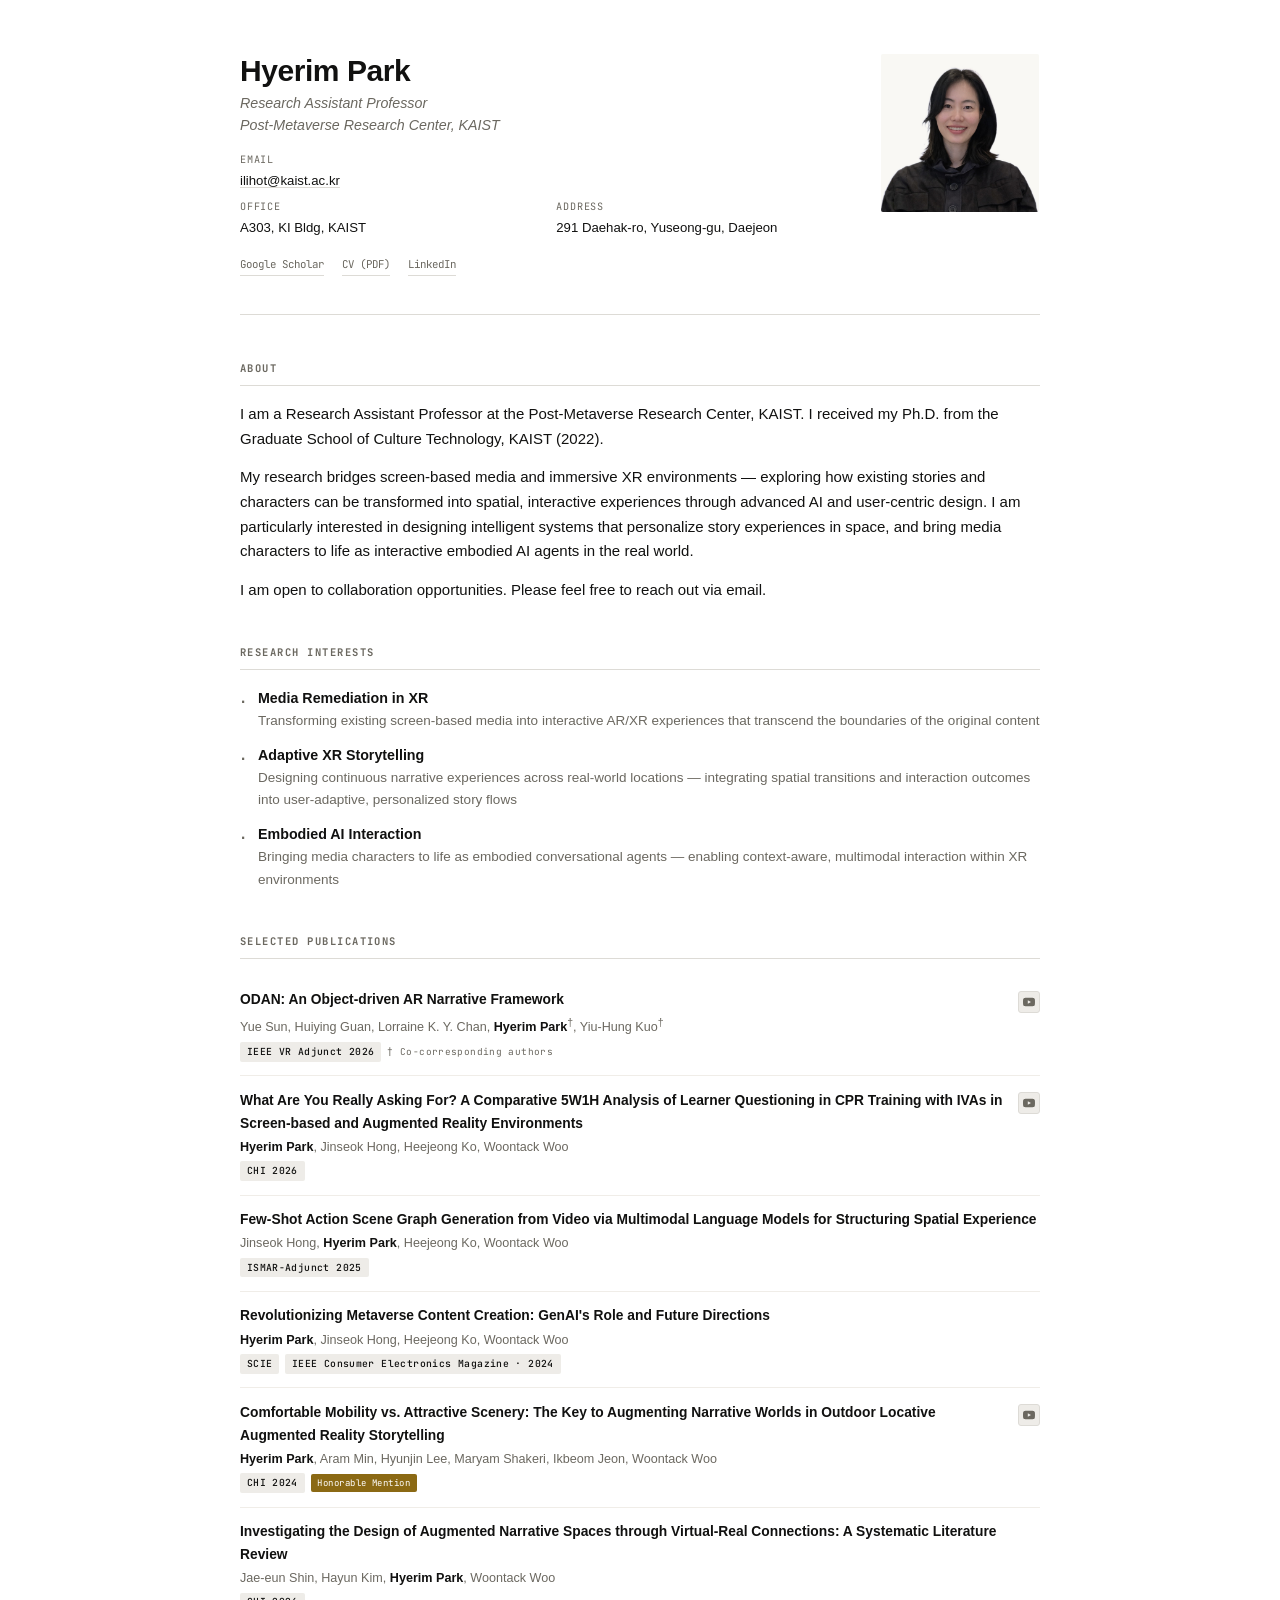
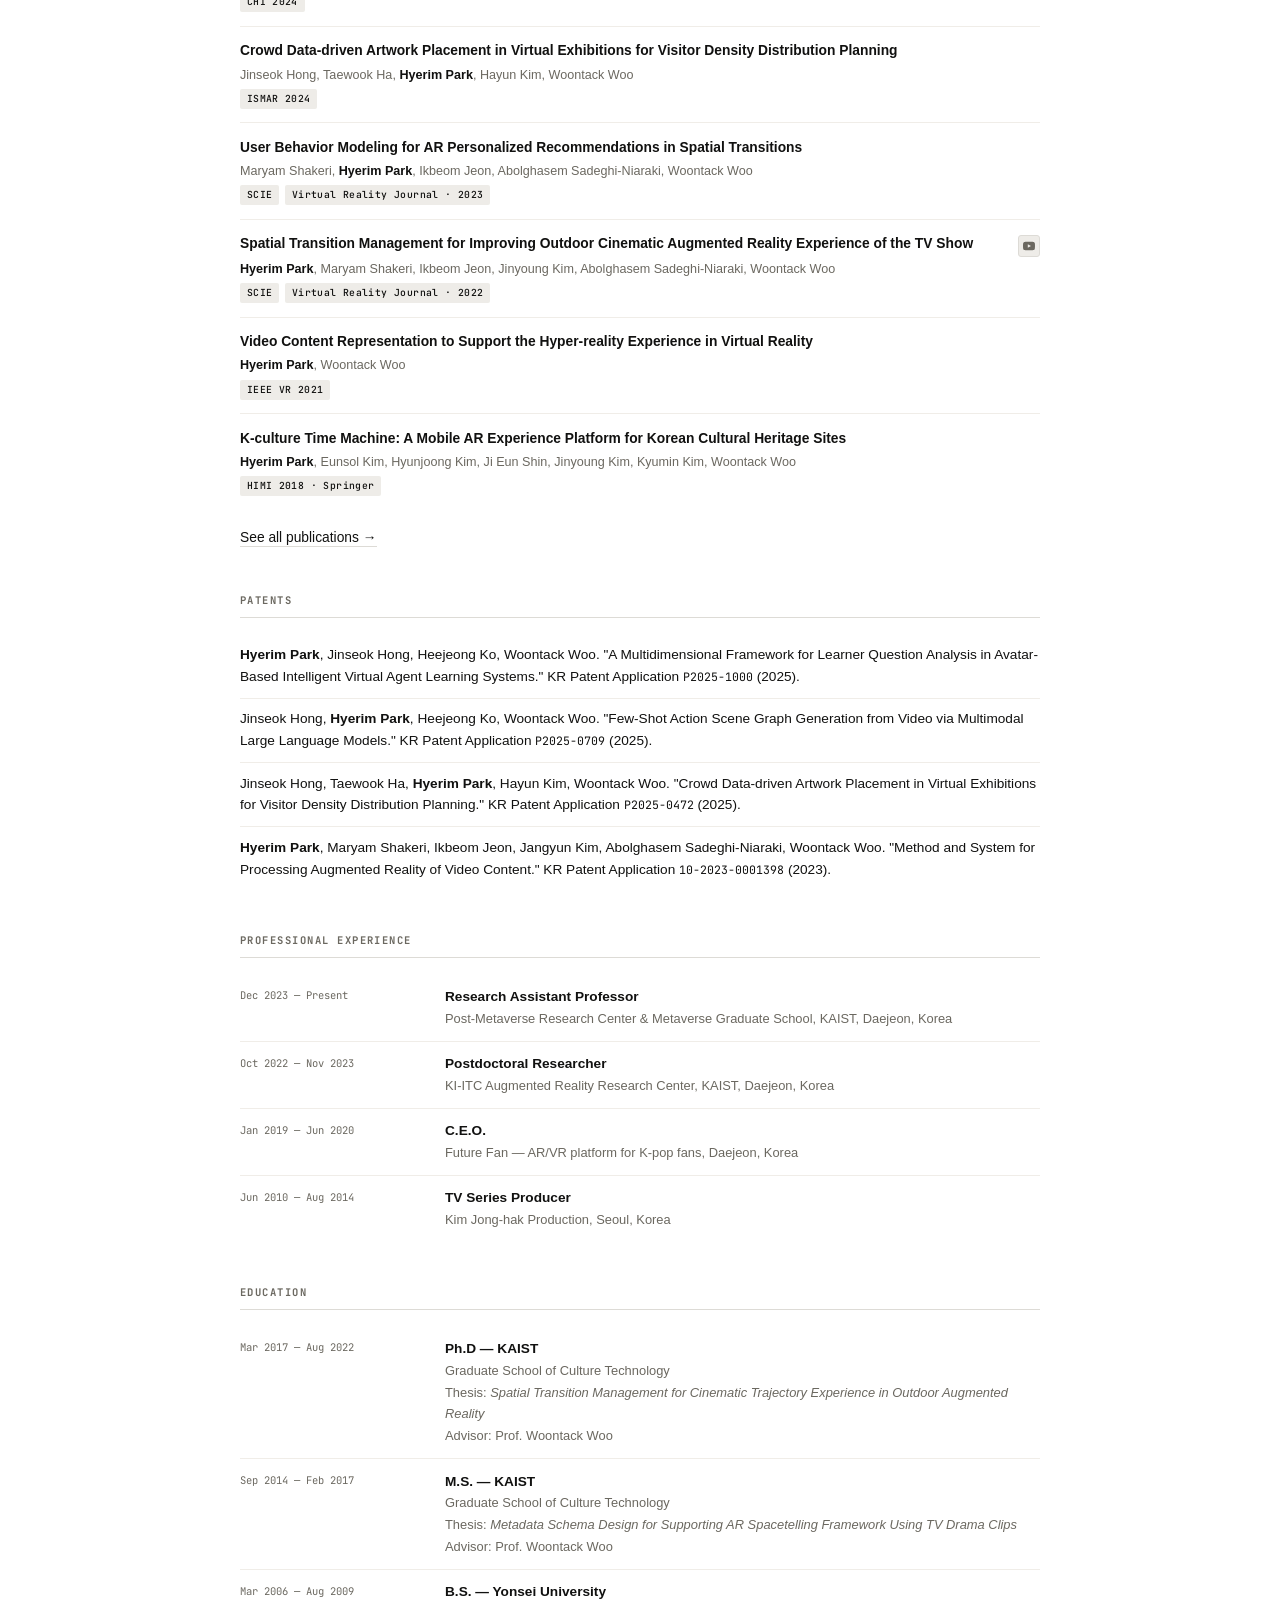
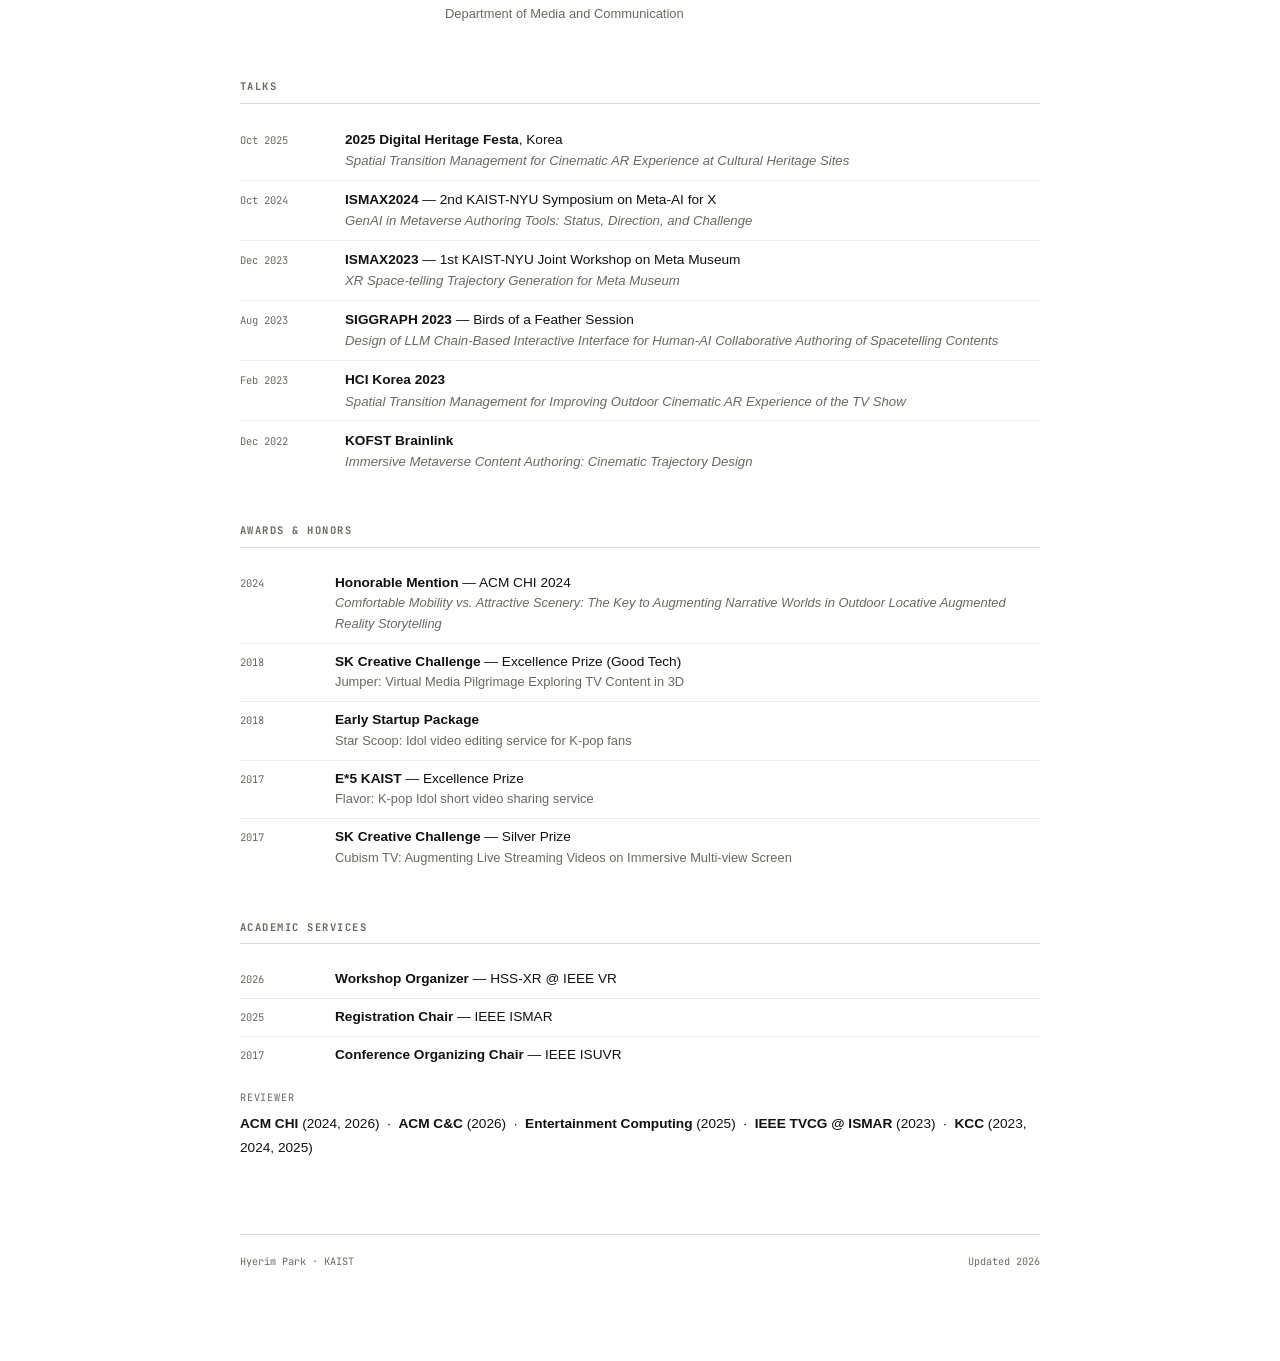
==== commit 606b2ba7: "Update index.html" ====
--- a/index.html
+++ b/index.html
@@ -154,12 +154,12 @@
           <span class="pub-title">
             <a href="#" target="_blank">ODAN: An Object-driven AR Narrative Framework</a>
           </span>
-        </div>
-         <div class="pub-icons">
+             <div class="pub-icons">
             <a class="pub-icon" href="https://www.youtube.com/watch?v=S8dgk26Mg9w" target="_blank" title="Video">
               <svg viewBox="0 0 24 24"><path d="M23.5 6.2a3 3 0 0 0-2.1-2.1C19.5 3.6 12 3.6 12 3.6s-7.5 0-9.4.5A3 3 0 0 0 .5 6.2C0 8.1 0 12 0 12s0 3.9.5 5.8a3 3 0 0 0 2.1 2.1c1.9.5 9.4.5 9.4.5s7.5 0 9.4-.5a3 3 0 0 0 2.1-2.1C24 15.9 24 12 24 12s0-3.9-.5-5.8zM9.6 15.6V8.4l6.3 3.6-6.3 3.6z"/></svg>
             </a>
           </div>
+        </div>
         <span class="pub-authors">Yue Sun, Huiying Guan, Lorraine K. Y. Chan, <strong>Hyerim Park</strong><sup>†</sup>, Yiu-Hung Kuo<sup>†</sup></span>
         <div class="pub-meta">
           <span class="tag">IEEE VR Adjunct 2026</span>
@@ -167,11 +167,19 @@
         </div>
       </li>
 
+
+      
+      
       <li class="pub-item">
         <div class="pub-title-row">
           <span class="pub-title">
             <a href="https://arxiv.org/abs/2603.14299" target="_blank">What Are You Really Asking For? A Comparative 5W1H Analysis of Learner Questioning in CPR Training with IVAs in Screen-based and Augmented Reality Environments</a>
           </span>
+           <div class="pub-icons">
+            <a class="pub-icon" href="https://youtu.be/UggCVi0NkHI" target="_blank" title="Video">
+              <svg viewBox="0 0 24 24"><path d="M23.5 6.2a3 3 0 0 0-2.1-2.1C19.5 3.6 12 3.6 12 3.6s-7.5 0-9.4.5A3 3 0 0 0 .5 6.2C0 8.1 0 12 0 12s0 3.9.5 5.8a3 3 0 0 0 2.1 2.1c1.9.5 9.4.5 9.4.5s7.5 0 9.4-.5a3 3 0 0 0 2.1-2.1C24 15.9 24 12 24 12s0-3.9-.5-5.8zM9.6 15.6V8.4l6.3 3.6-6.3 3.6z"/></svg>
+            </a>
+          </div>
         </div>
         <span class="pub-authors"><strong>Hyerim Park</strong>, Jinseok Hong, Heejeong Ko, Woontack Woo</span>
         <div class="pub-meta">
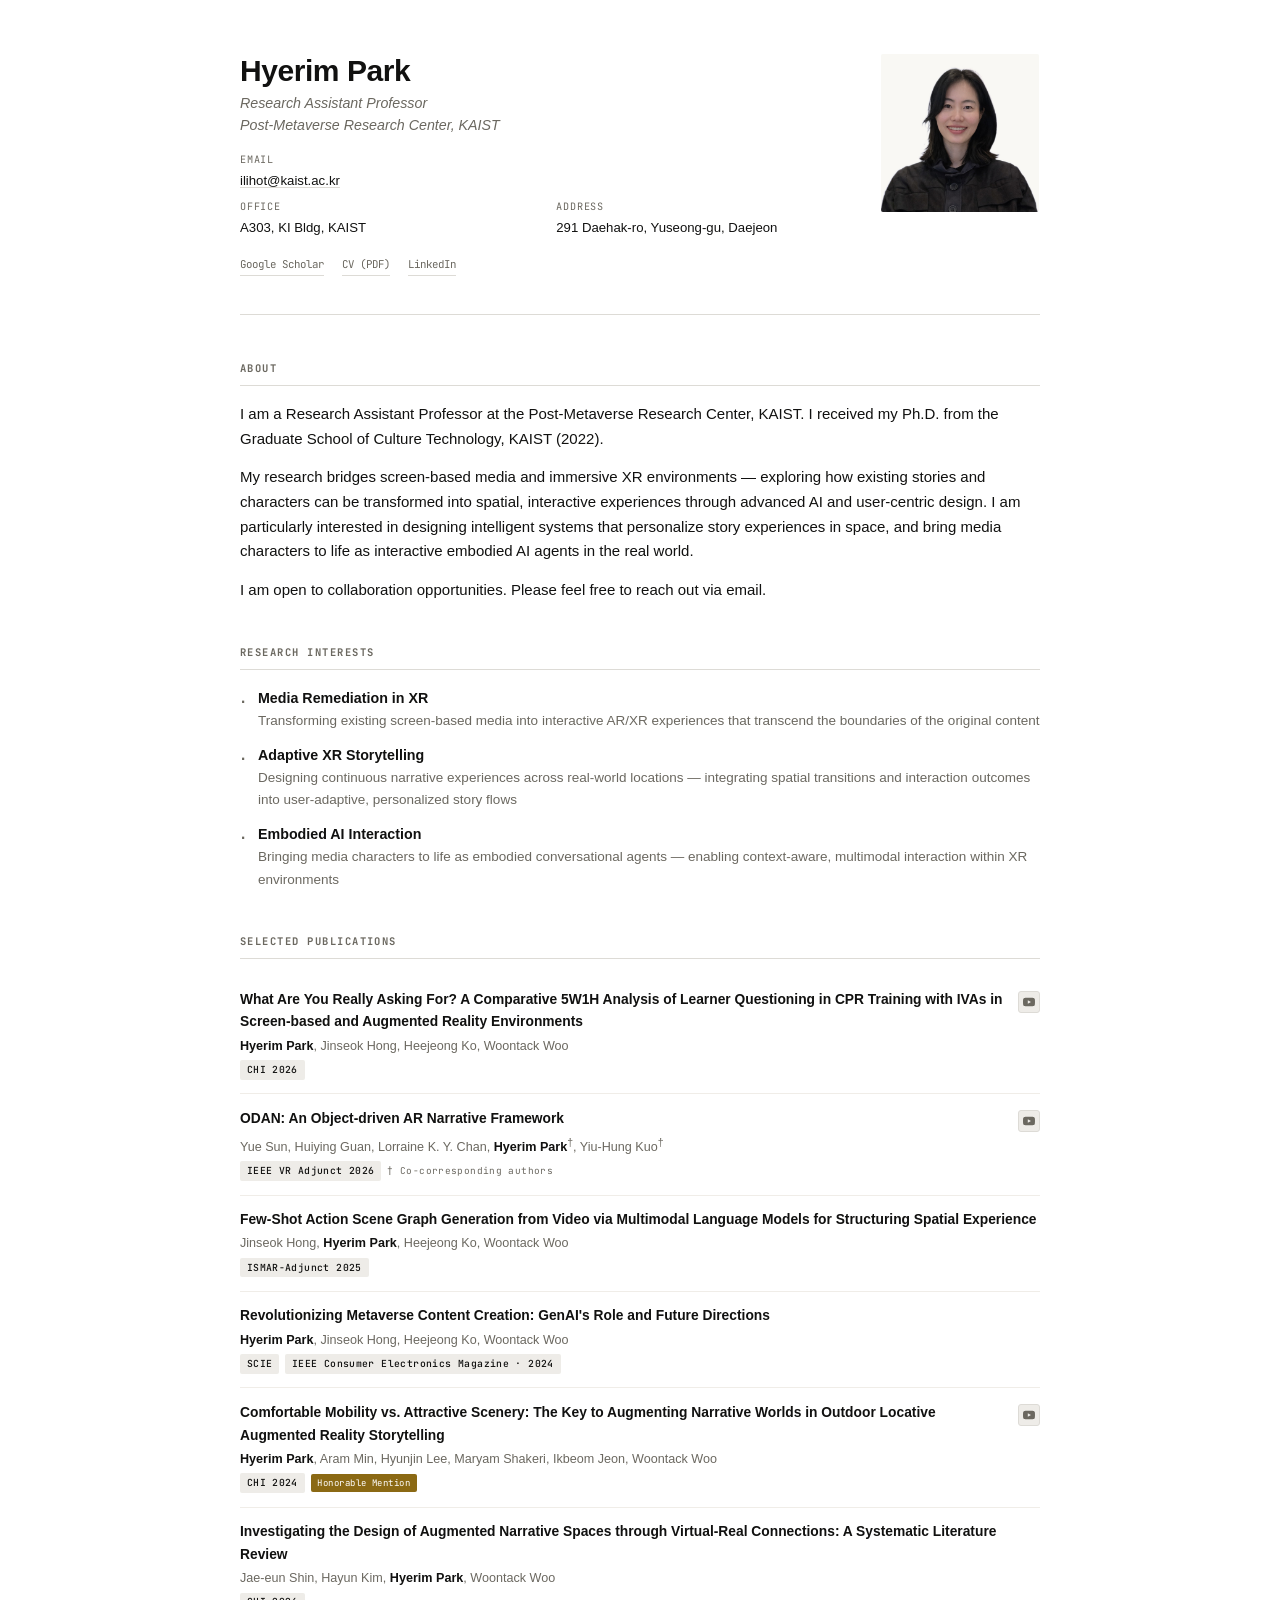
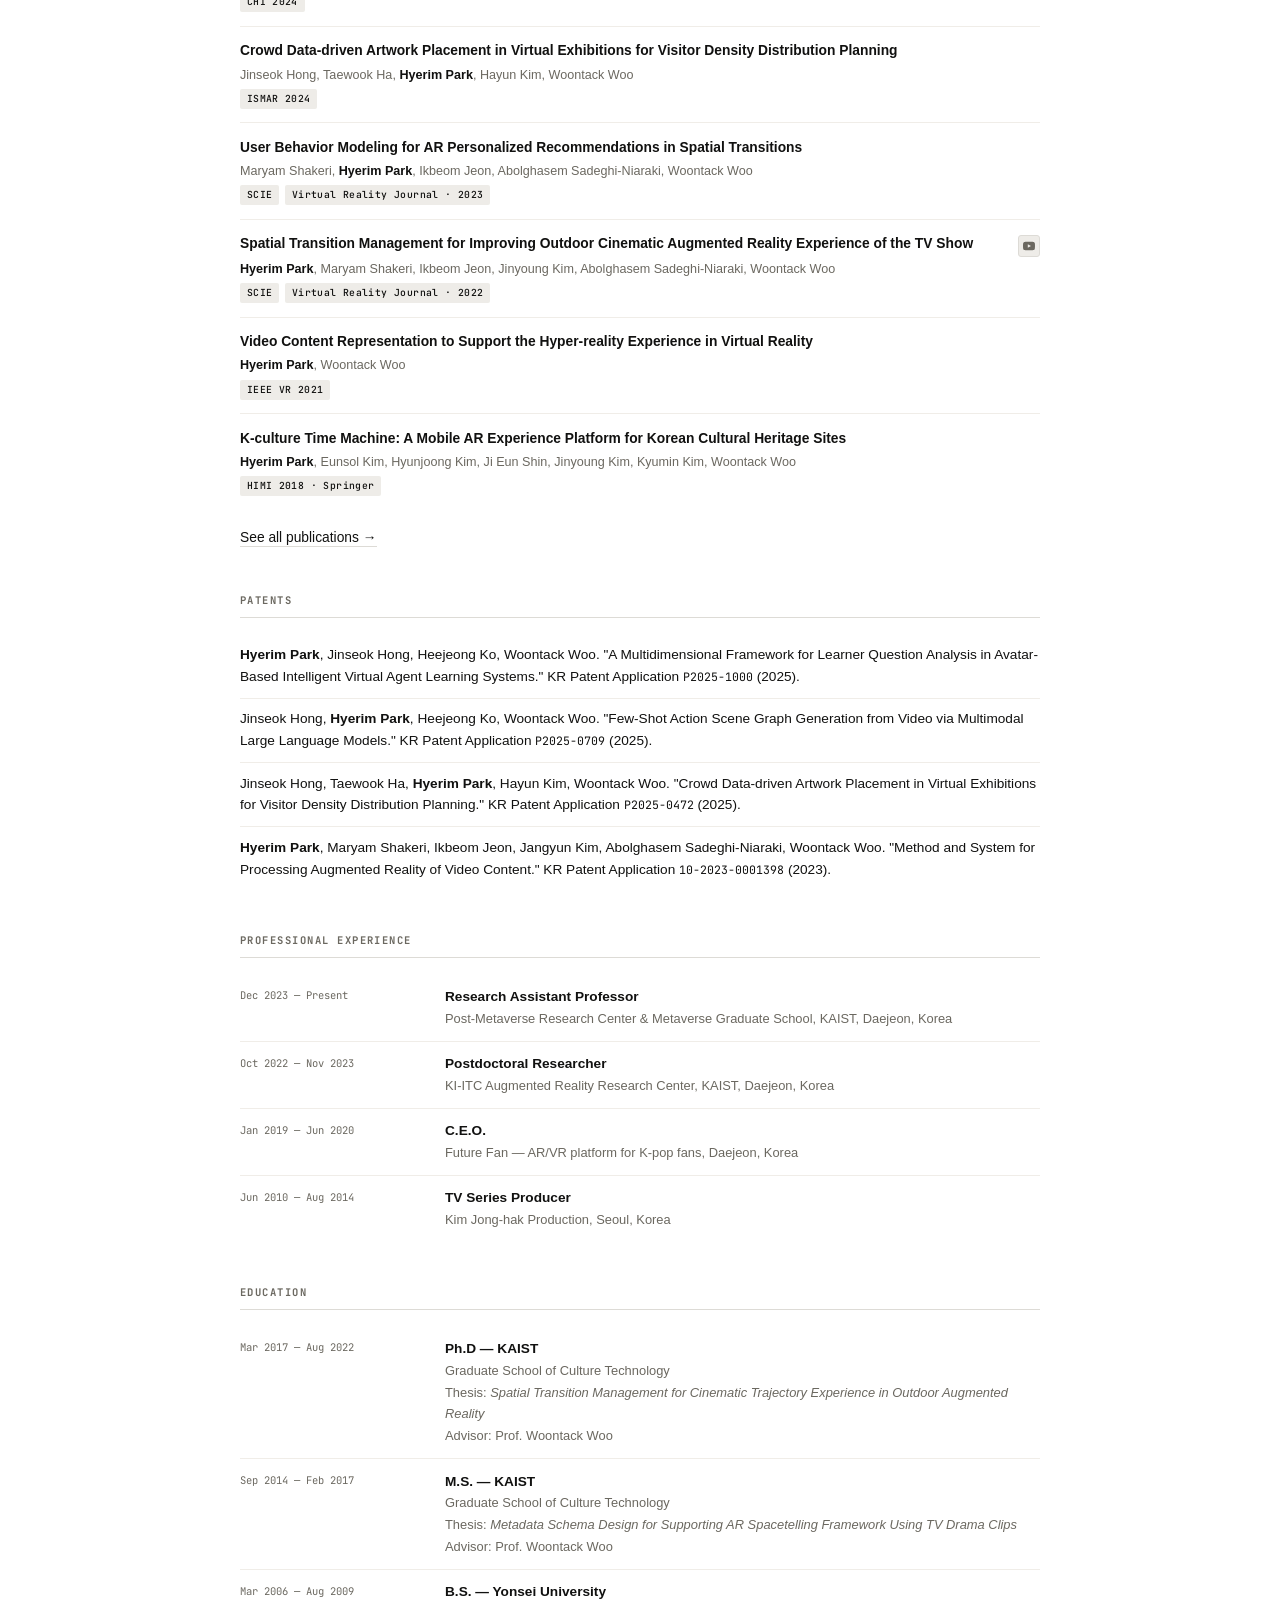
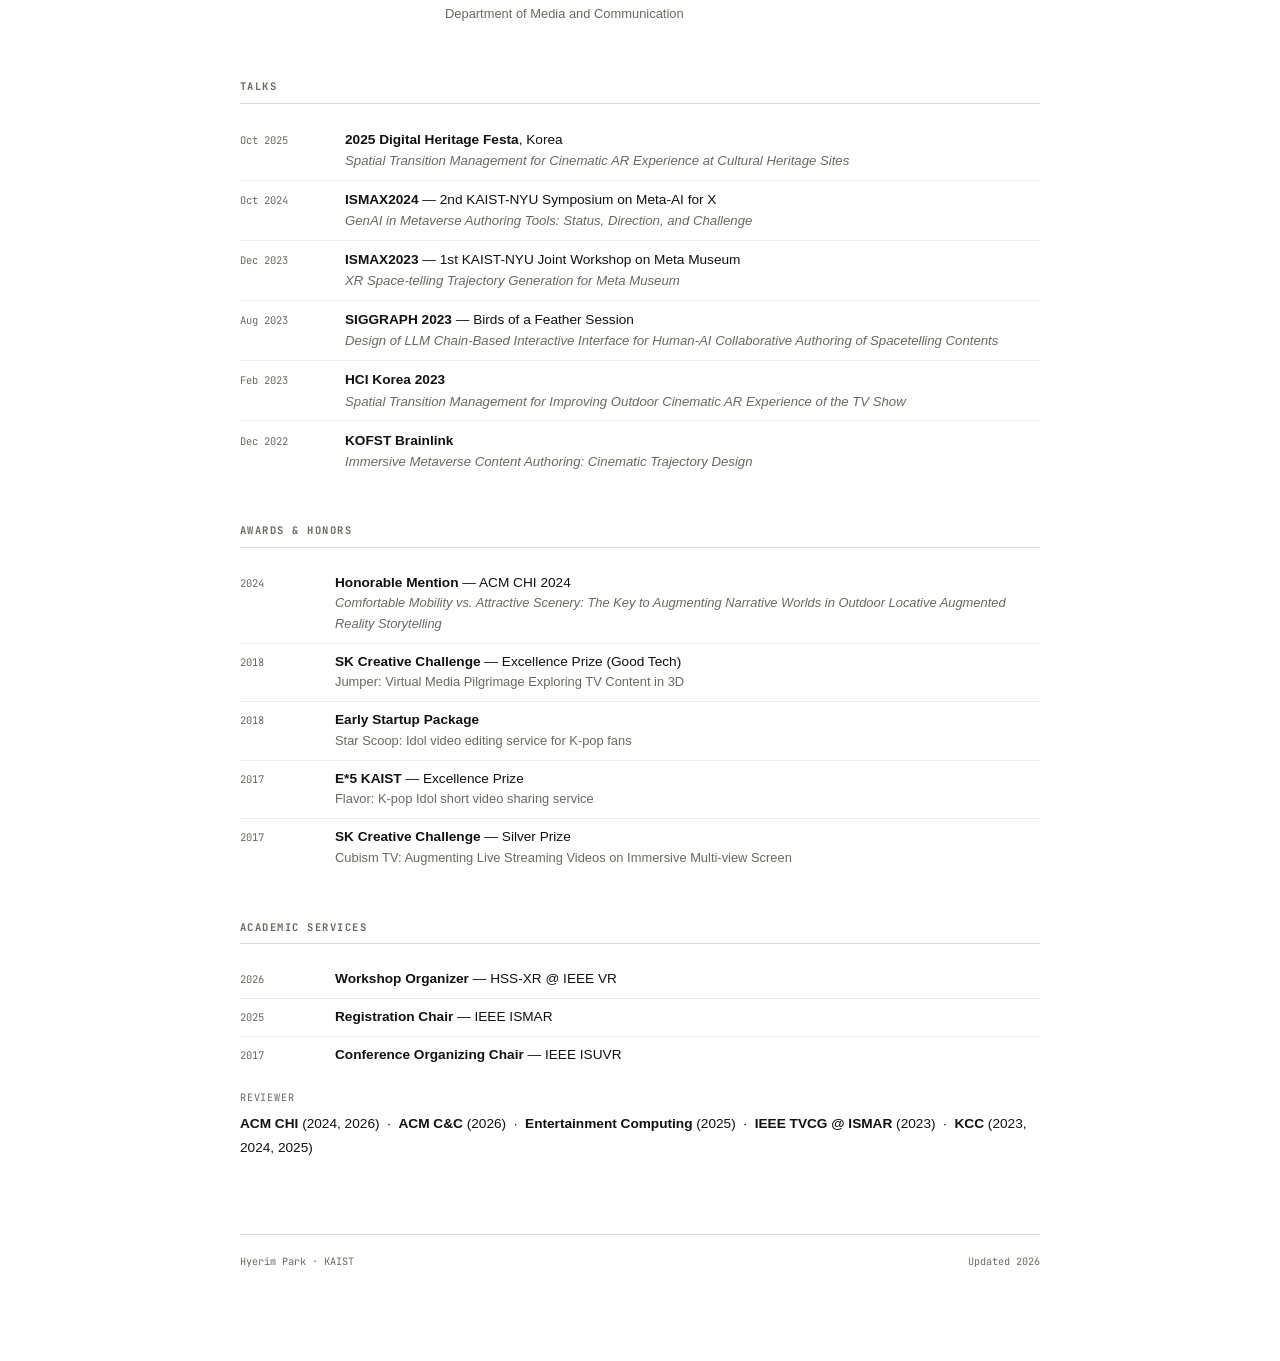
==== commit f5877a1c: "Update index.html" ====
--- a/index.html
+++ b/index.html
@@ -106,7 +106,7 @@
       </div>
       <div class="social-links">
         <a href="https://scholar.google.com/citations?user=xa5y9S4AAAAJ&hl=en" target="_blank">Google Scholar</a>
-        <a href="https://drive.google.com/file/d/1f0cnHb238ouqWfcfm-3aJ5yM4INR2sa4/view?usp=sharing" target="_blank">CV (PDF)</a>
+        <a href="./HyerimPark_CV(202603).pdf" target="_blank">CV (PDF)</a>
         <a href="https://www.linkedin.com/in/hyerim-park-793420a9/" target="_blank">LinkedIn</a>
       </div>
     </div>
@@ -149,6 +149,25 @@
     <h2>Selected Publications</h2>
     <ul class="pub-list">
 
+          
+      <li class="pub-item">
+        <div class="pub-title-row">
+          <span class="pub-title">
+            <a href="https://dl.acm.org/doi/10.1145/3772318.3791977" target="_blank">What Are You Really Asking For? A Comparative 5W1H Analysis of Learner Questioning in CPR Training with IVAs in Screen-based and Augmented Reality Environments</a>
+          </span>
+           <div class="pub-icons">
+            <a class="pub-icon" href="https://youtu.be/UggCVi0NkHI" target="_blank" title="Video">
+              <svg viewBox="0 0 24 24"><path d="M23.5 6.2a3 3 0 0 0-2.1-2.1C19.5 3.6 12 3.6 12 3.6s-7.5 0-9.4.5A3 3 0 0 0 .5 6.2C0 8.1 0 12 0 12s0 3.9.5 5.8a3 3 0 0 0 2.1 2.1c1.9.5 9.4.5 9.4.5s7.5 0 9.4-.5a3 3 0 0 0 2.1-2.1C24 15.9 24 12 24 12s0-3.9-.5-5.8zM9.6 15.6V8.4l6.3 3.6-6.3 3.6z"/></svg>
+            </a>
+          </div>
+        </div>
+        <span class="pub-authors"><strong>Hyerim Park</strong>, Jinseok Hong, Heejeong Ko, Woontack Woo</span>
+        <div class="pub-meta">
+          <span class="tag">CHI 2026</span>
+        </div>
+      </li>
+
+      
       <li class="pub-item">
         <div class="pub-title-row">
           <span class="pub-title">
@@ -168,25 +187,6 @@
       </li>
 
 
-      
-      
-      <li class="pub-item">
-        <div class="pub-title-row">
-          <span class="pub-title">
-            <a href="https://arxiv.org/abs/2603.14299" target="_blank">What Are You Really Asking For? A Comparative 5W1H Analysis of Learner Questioning in CPR Training with IVAs in Screen-based and Augmented Reality Environments</a>
-          </span>
-           <div class="pub-icons">
-            <a class="pub-icon" href="https://youtu.be/UggCVi0NkHI" target="_blank" title="Video">
-              <svg viewBox="0 0 24 24"><path d="M23.5 6.2a3 3 0 0 0-2.1-2.1C19.5 3.6 12 3.6 12 3.6s-7.5 0-9.4.5A3 3 0 0 0 .5 6.2C0 8.1 0 12 0 12s0 3.9.5 5.8a3 3 0 0 0 2.1 2.1c1.9.5 9.4.5 9.4.5s7.5 0 9.4-.5a3 3 0 0 0 2.1-2.1C24 15.9 24 12 24 12s0-3.9-.5-5.8zM9.6 15.6V8.4l6.3 3.6-6.3 3.6z"/></svg>
-            </a>
-          </div>
-        </div>
-        <span class="pub-authors"><strong>Hyerim Park</strong>, Jinseok Hong, Heejeong Ko, Woontack Woo</span>
-        <div class="pub-meta">
-          <span class="tag">CHI 2026</span>
-        </div>
-      </li>
-
       <li class="pub-item">
         <div class="pub-title-row">
           <span class="pub-title">
